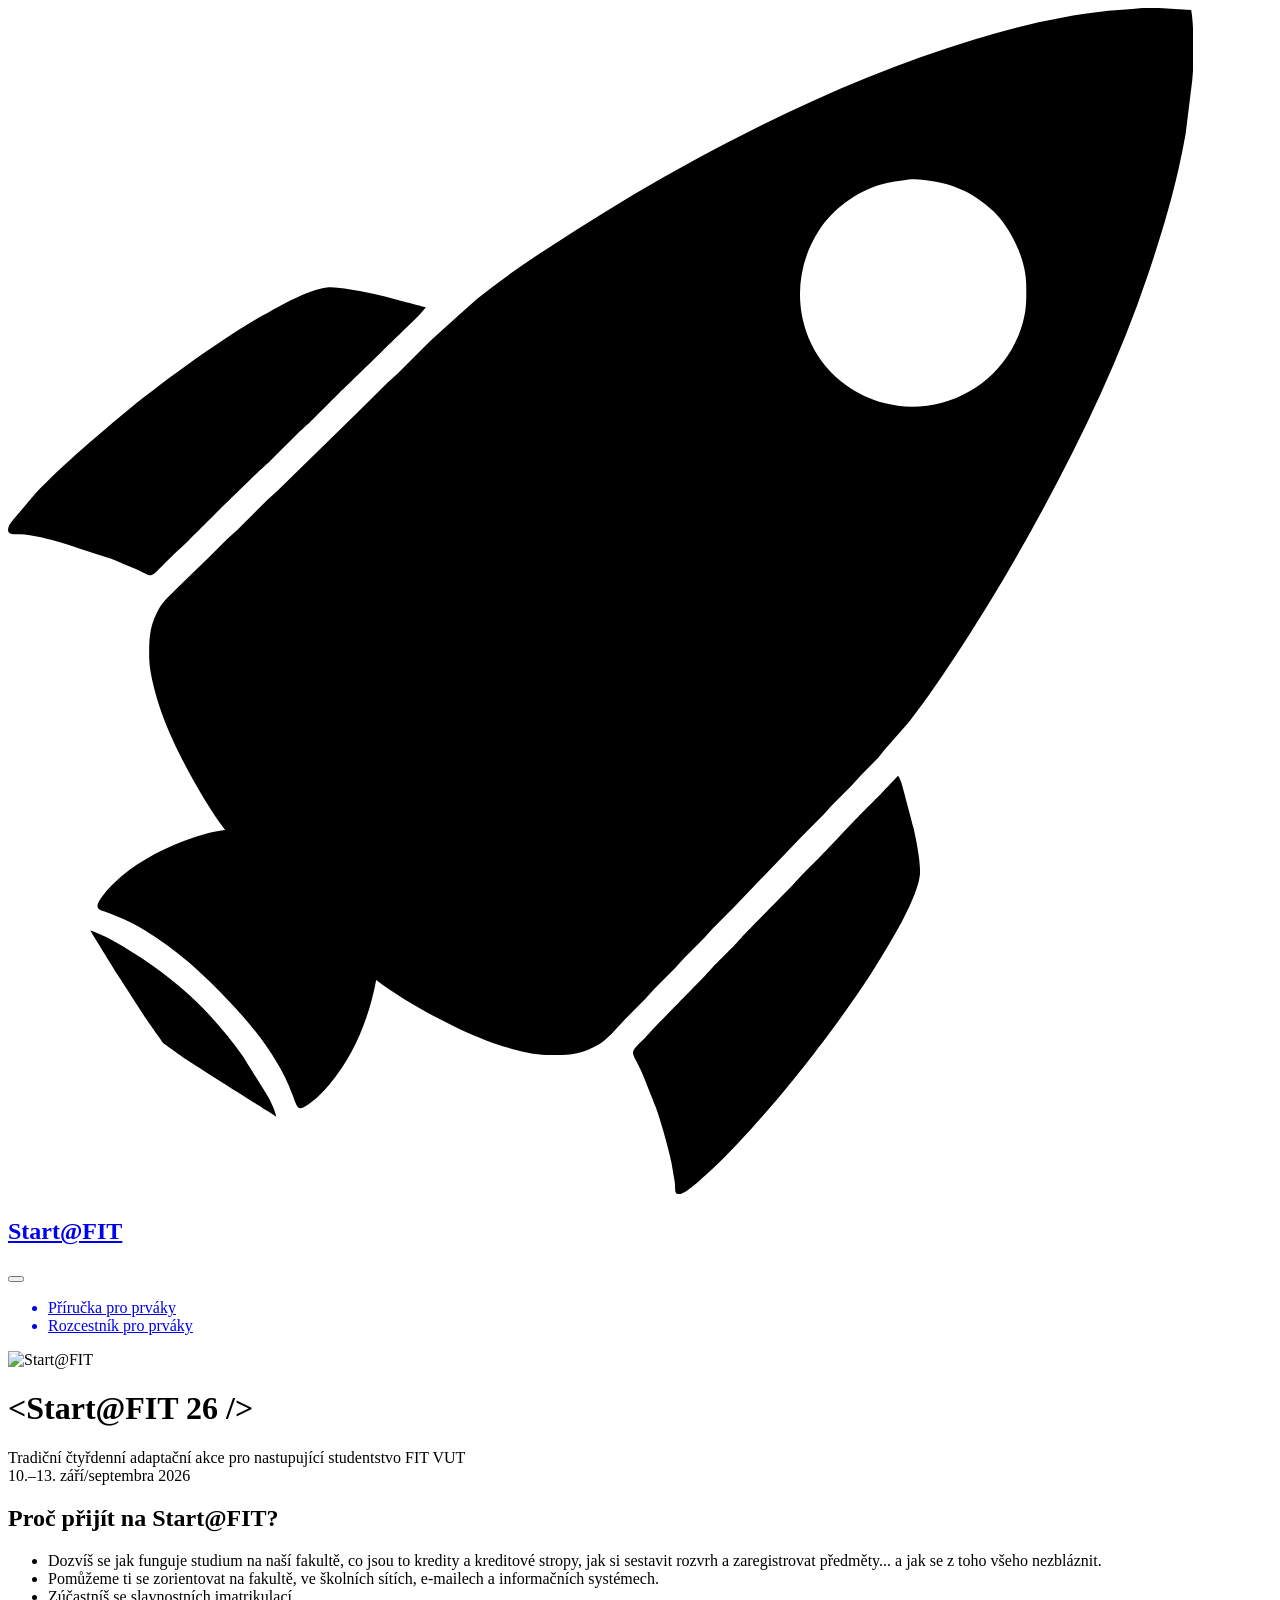
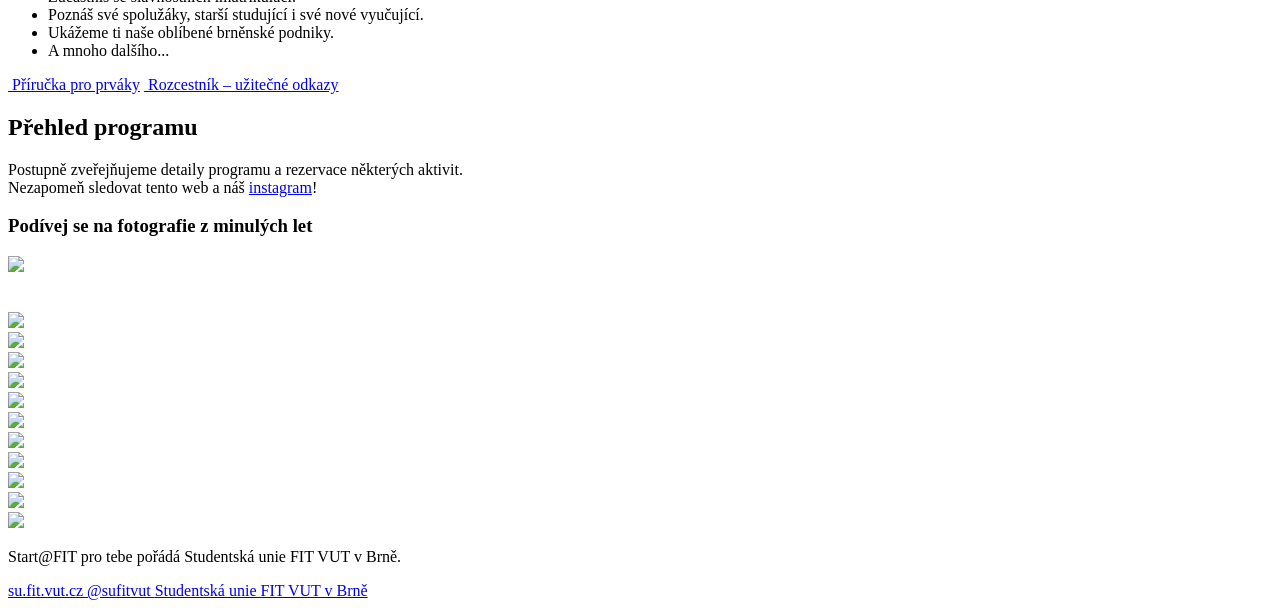
==== index.html @ 2b62845f "Delete past event program" ====
<!DOCTYPE html>
<html lang="cs">
  <head>
    <meta charset="utf-8" />
    <meta name="viewport" content="width=device-width, initial-scale=1.0" />

    <link rel="preconnect" href="https://fonts.googleapis.com" />
    <link rel="preconnect" href="https://fonts.gstatic.com" crossorigin />

    <meta name="author" content="Studentská unie FIT VUT v Brně" />
    <meta
      name="description"
      content="Uvítací, seznamovací, školicí a zábavná akce pro prváky na FIT VUT."
    />

    <meta property="og:title" content="Start@FIT 2026" />
    <meta property="og:type" content="website" />
    <meta property="og:url" content="https://www.startatfit.cz/" />
    <link rel="canonical" href="https://www.startatfit.cz/" />
    <meta
      property="og:image"
      content="https://www.startatfit.cz/img/meta.jpg"
    />

    <title>Start@FIT 2026</title>

    <link rel="icon" type="image/x-icon" href="img/favicon.png" />
    <!-- Chrome, Firefox OS and Opera -->
    <meta name="theme-color" content="#2596be" />
    <!-- Windows Phone -->
    <meta name="msapplication-navbutton-color" content="#2596be" />
    <!-- iOS Safari -->
    <meta name="apple-mobile-web-app-status-bar-style" content="#2596be" />

    <link
      href="https://fonts.googleapis.com/css2?family=Dosis:wght@200..800&display=swap"
      rel="stylesheet"
    />
    <link
      href="https://fonts.googleapis.com/css2?family=IBM+Plex+Mono:wght@400;500&display=swap"
      rel="stylesheet"
    />
    <link
      href="https://fonts.googleapis.com/css2?family=Tomorrow:wght@400;600&display=swap"
      rel="stylesheet"
    />

    <script
      src="https://kit.fontawesome.com/6a2d4c7b09.js"
      crossorigin="anonymous"
    ></script>

    <link href="/assets/css/fontawesome.css" rel="stylesheet" />
    <link href="/assets/css/solid.css" rel="stylesheet" />
    <link href="/assets/css/brands.css" rel="stylesheet" />

    <link href="styles/normalize.css" rel="stylesheet" />
    <link href="styles/style.css?v=2025" rel="stylesheet" />
  </head>

  <body>
    <script src="scripts/nav.js" defer></script>

    <nav>
      <div class="logo">
        <a href="/" aria-label="Start@FIT 2026 domovská stránka">
          <svg
            xmlns:inkscape="http://www.inkscape.org/namespaces/inkscape"
            xmlns:sodipodi="http://sodipodi.sourceforge.net/DTD/sodipodi-0.dtd"
            xmlns="http://www.w3.org/2000/svg"
            xmlns:svg="http://www.w3.org/2000/svg"
            width="1185.3353271484375"
            height="1186.2049560546875"
            viewBox="0 0 1185.3353 1186.2049"
            version="1.1"
            id="svg17"
            sodipodi:docname="ahhh.svg"
            inkscape:version="1.1.1 (3bf5ae0d25, 2021-09-20)"
          >
            <g transform="translate(-385.99228,-377.63012)">
              <path
                d="m 468.19364,1300.1062 c 13.46,3.63 38.93,19.29 51,27.33 42.01,28.01 72.52,57.55 101.86,98.67 0,0 22.56,36 22.56,36 3.99,7.05 9.14,16.05 10.58,24 0,0 -61,-38.58 -61,-38.58 0,0 -31,-19.73 -31,-19.73 0,0 -20.83,-14.86 -20.83,-14.86 0,0 -16.84,-23.83 -16.84,-23.83 0,0 -29.75,-46 -29.75,-46 0,0 -26.58,-43 -26.58,-43 z"
              />
              <path
                d="m 1276.0748,1145.3953 c 2.9,3.62 5.12,13.2 6.37,18 0,0 8.76,33 8.76,33 2.74,11.31 7.8,37.03 6.7,48 -0.99,9.91 -6.46,22.94 -10.67,32 -8.59,18.49 -19.05,35.59 -29.56,53 -27.1,44.9 -77.97,112.07 -112.86,151.58 -19.44,22.01 -38.88,43.9 -60.81,63.51 -5.28,4.72 -19.56,18.26 -25.91,19.25 -2.32,0.36 -4.01,-0.2 -4.73,-2.57 0,0 -0.58,-9.77 -0.58,-9.77 0,0 -3.31,-19 -3.31,-19 -2.83,-14.16 -10.9,-42.42 -15.84,-56 0,0 -9.98,-25 -9.98,-25 -2.95,-7.73 -5.23,-12.67 -8.99,-20 -1.26,-2.45 -4.13,-7.32 -3.65,-10 0.65,-3.68 10.08,-11.92 13.02,-15 0,0 10.04,-11 10.04,-11 0,0 22.58,-23 22.58,-23 0,0 25.41,-26 25.41,-26 0,0 9.05,-10 9.05,-10 0,0 20.92,-21 20.92,-21 0,0 8.08,-9 8.08,-9 0,0 25.38,-26 25.38,-26 0,0 23.58,-24 23.58,-24 0,0 11.04,-12 11.04,-12 0,0 19.92,-20 19.92,-20 0,0 37.08,-39 37.08,-39 0,0 21.92,-22 21.92,-22 0,0 17.04,-18 17.04,-18 z"
              />
              <path
                d="m 803.9225,676.84248 c -4.15,5.79 -10.85,11.85 -16,17 0,0 -27,26.17 -27,26.17 0,0 -41,39.92 -41,39.92 0,0 -32,31.9 -32,31.9 0,0 -10,9.05 -10,9.05 0,0 -30,29.95 -30,29.95 0,0 -10,9.05 -10,9.05 0,0 -40,39.04995 -40,39.04995 0,0 -31,30.91001 -31,30.91001 0,0 -18,17.0001 -18,17.0001 0,0 -13,13 -13,13 -1.82,1.78 -4.38,4.62 -7,5.01 -2.73,0.42 -9.34,-3.43 -12,-4.76 0,0 -27,-11.39 -27,-11.39 0,0 -50,-16.2901 -50,-16.2901 -11.61,-3.31 -30.15,-8.43001 -42,-8.57001 -2.8,-0.03 -9.16,0.58 -11.01,-1.74 -2.64,-3.3 1.04,-8.65 3.03,-11.26 0,0 20.26,-24 20.26,-24 22.01,-24.96995 64.28,-60.92995 90.72,-82.91995 36.55,-30.39 98.89,-75.86 140,-98.94 16.71,-9.38 45.17,-25.95 64,-27.97 6.28,-0.67 15.56,0.95 22,1.83 16.2,2.22 32.26,6.05 48,10.42 0,0 29,7.58 29,7.58 z"
              />
              <path
                d="m 1520.1899,377.63012 -9.9986,0.95876 -24.0014,1.83965 c -45.7999,4.89 -88.9699,15.18073 -133,28.44073 -98.5199,29.67 -191.6582,72.56154 -281.9982,121.41153 -39.94,21.60001 -78.66172,44.92949 -117.00172,69.25948 -33.86,21.49001 -67.77005,43.64858 -99.00004,68.84858 l -17.99903,16.03046 -28.99934,26.21166 -33.0009,32.91765 -10.00126,9.05054 -30.99742,30.90076 -79.00023,77.08 -10.00125,9.05054 -30.00107,29.95004 -9.99856,9.04786 -17.99903,17.96143 -33.0009,31.99918 c -5.7,5.7 -12.8708,12.03075 -16.8308,19.00075 -10.10999,17.82001 -10.40044,30.32088 -10.17044,50.00088 0.2,16.82 8.0218,43.0777 13.9518,58.9977 12.49,33.52 40.36858,84.9102 62.04858,113.0002 -10.13,0.83 -23.27822,4.7605 -32.99823,8.0005 -23.86999,7.96 -51.28233,21.6415 -70.42234,38.0015 -7.25999,6.2 -13.64007,12.1898 -19.28006,19.9998 -1.60001,2.22 -5.14823,7.2781 -5.03824,10.0281 0.17001,4.05 4.68997,4.6013 7.73997,5.6613 8.18,2.88 16.2387,6.1904 23.99871,10.0604 28.85,14.4 59.26004,38.5083 82.00005,61.2482 24.79001,24.79 48.86191,50.491 66.58191,81.001 7.2,12.4 9.56925,17.7801 14.81925,31.0001 1.09001,2.7401 3.81905,11.6396 6.09905,12.8696 2.67,1.4499 7.31172,-1.9193 9.50172,-3.3894 8.52001,-5.71 14.46962,-11.76 21.00962,-19.5701 25.01999,-29.8599 39.8503,-66.951 46.9903,-104.9111 28.23999,21.8001 76.40765,47.7512 109.99765,60.4211 16.49,6.2201 42.5121,14.3702 60.00214,14.5804 21.08,0.2399 32.71898,0.7694 51.99899,-10.1705 8.66001,-4.92 19.33137,-17.2786 26.17142,-24.8287 l 20.8189,-21.0015 9.0505,-9.9985 20.9505,-21.0015 9.0479,-9.9986 19.9219,-19.9998 8.0784,-9.0023 21.92,-21.9979 47.0414,-49.0018 20.0401,-20.9989 21.92,-22.0006 9.0479,-9.9985 19.9514,-20.0026 9.0506,-9.9985 16.8093,-17 6.3595,-8.0005 24.611,-28.0003 c 32.6601,-41.4199 78.8689,-115.31927 105.6389,-161.99927 51.74,-90.24996 100.0017,-186.23076 133.2417,-285.00076 16.37,-48.64999 28.6091,-90.28046 37.7491,-141.00046 l 6.6684,-53.99977 0.9104,-11.99935 c 0.03,-16.91001 0.8719,-41.96867 -1.9981,-57.99867 l -32.0018,-1.9605 z m -232,171.14924 h 5.0006 c 17.14,0.87 34.5309,4.34991 50.0009,12.07992 10.12,5.05999 23.1988,14.5411 30.9088,22.73108 16.01,17.02001 29.8097,46.32802 30.0897,69.99804 0.21,17.98999 0.5002,27.43025 -5.3498,45.00025 -13.74,41.24 -50.5702,71.35207 -93.6502,76.71207 -14.98,1.86999 -28.3295,1.26837 -42.9995,-2.59163 -13.41,-3.54 -26.7589,-9.73937 -37.9989,-17.85938 -49.83,-36.01999 -60.2306,-104.59109 -26.9206,-155.2611 13.73,-20.89 36.0789,-37.41804 59.9189,-44.96802 10.49,-3.33002 20.2601,-4.20124 31.0001,-5.84123 z"
              />
            </g>
          </svg>
          <h1>Start@FIT</h1>
        </a>
      </div>

      <button id="menuButton" onclick="toggleNav()" aria-label="Toggle menu">
        <i class="fa-solid fa-bars"></i>
      </button>
    </nav>

    <div id="menu" class="hidden top-margin">
      <div class="menu-content">
        <ul class="centering plain">
          <a href="https://prirucka.vut.cz/category/fit"><li>Příručka pro prváky</li></a>
          <a href="https://su.fit.vut.cz/rozcestnik"><li>Rozcestník pro prváky</li></a>
        </ul>
      </div>
    </div>

    <header class="section top-margin">
      <div class="centering logo">
        <img src="img/logo.png" alt="Start@FIT" />
      </div>
      <h1 class="centering">&lt;Start@FIT 26&nbsp;/&gt;</h1>
      <p class="centering tagline">
        Tradiční čtyřdenní adaptační akce pro nastupující studentstvo FIT VUT
        <br />
        10.–13. září/septembra 2026
      </p>
    </header>

    <article>
      <div class="section highlight">
        <h2>Proč přijít na Start@FIT?</h2>

        <div class="inner">
          <ul>
            <li>
              Dozvíš se jak funguje studium na naší fakultě, co jsou to kredity
              a kreditové stropy, jak si sestavit rozvrh a&nbsp;zaregistrovat
              předměty... a&nbsp;jak se z toho všeho nezbláznit.
            </li>
            <li>
              Pomůžeme ti se zorientovat na fakultě, ve školních sítích,
              e-mailech a&nbsp;informačních systémech.
            </li>
            <li>Zúčastníš se slavnostních imatrikulací.</li>
            <li>
              Poznáš své spolužáky, starší studující i&nbsp;své nové vyučující.
            </li>
            <li>Ukážeme ti naše oblíbené brněnské podniky.</li>
            <li>A mnoho dalšího...</li>
          </ul>
        </div>

        <div class="centering inner">
          <div class="linkButtons">
            <a href="https://prirucka.vut.cz/category/fit/" target="_blank" class="button"><i class="fa-solid fa-book-open"></i>&nbsp;Příručka pro prváky</a>
            <a href="https://su.fit.vut.cz/rozcestnik" target="_blank" class="button"><i class="fa-solid fa-link"></i>&nbsp;Rozcestník – užitečné odkazy</a>
          </div>
        </div>
      </div>
      <div class="section">
        <h2 id="Program">Přehled programu</h2>

        <div class="centering inner">
          <p>
            Postupně zveřejňujeme detaily programu a&nbsp;rezervace některých aktivit.<br>
            Nezapomeň sledovat tento web a náš <a href="https://www.instagram.com/sufitvut" target="_blank">instagram</a>!
          </p>
        </div>
      </div>

      <div class="section highlight">
        <h3 style="padding-bottom: 0;">Podívej se na fotografie z&nbsp;minulých let</h3>
      </div>

      <div class="section">
        <div class="gallery">
          <div class="column">
            <!-- Venkovní -->
            <div class="photo">
              <img
                loading="lazy"
                src="img/photos/VUT_16.9.21_uvítanie dvor (25).jpg"
              />
            </div>
            <div class="photo">
              <img
                loading="lazy"
                src="img/photos/VUT_FIT_Start-FIT_2023-09-14_Konicek_027.jpg"
                alt=""
              />
            </div>
            <div class="photo">
              <img loading="lazy" src="img/photos/IMG_000080.jpg" alt="" />
            </div>

            <div class="photo">
              <img
                loading="lazy"
                src="img/photos/VUT_16.9.21_uvítanie dvor (11).jpg"
              />
            </div>
            <div class="photo">
              <img
                loading="lazy"
                src="img/photos/VUT_16.9.21_uvítanie dvor (38).jpg"
              />
            </div>

            <div class="photo">
              <img
                loading="lazy"
                src="img/photos/VUT_2022_príhovor profesori studenti (14).jpg"
              />
            </div>
            <div class="photo">
              <img loading="lazy" src="img/photos/VUT_16.9 (93).jpg" />
            </div>
          </div>
          <div class="column">

            <!-- Školení -->
            <div class="photo">
              <img loading="lazy" src="img/photos/IMG20220916095138.jpg" />
            </div>
            <div class="photo">
              <img
                loading="lazy"
                src="img/photos/DSX_8722.jpg"
              />
            </div>

            <!-- Kachna -->
            <div class="photo">
              <img
                loading="lazy"
                src="img/photos/VUT_2022_KACHNIČKA (57).jpg"
              />
            </div>
            <div class="photo">
              <img loading="lazy" src="img/photos/IMG_000037.jpg" />
            </div>

            <!-- Aktivity -->
            <div class="photo">
              <img loading="lazy" src="img/photos/DSC09200.jpg" />
            </div>
            <div class="photo">
              <img
                loading="lazy"
                src="img/photos/DSX_8907.jpg"
              />
            </div>
            <div class="photo">
              <img loading="lazy" src="img/photos/DSX_8952.jpg" />
            </div>
          </div>
        </div>
      </div>
    </article>

    <footer class="highlight centering">
      <p>Start@FIT pro tebe pořádá Studentská unie FIT VUT v&nbsp;Brně.</p>
      <div class="inner centering socials">
        <a href="https://su.fit.vut.cz/" target="_blank">
          <i class="fa-solid fa-globe"></i>
          su.fit.vut.cz
        </a>
        <a href="https://www.instagram.com/sufitvut" target="_blank">
          <i class="fa-brands fa-instagram"></i>
          @sufitvut
        </a>
        <a href="https://www.facebook.com/SUFITVUT/" target="_blank">
          <i class="fa-brands fa-facebook"></i>
          Studentská unie FIT VUT v&nbsp;Brně
        </a>
      </div>
    </footer>
  </body>
</html>
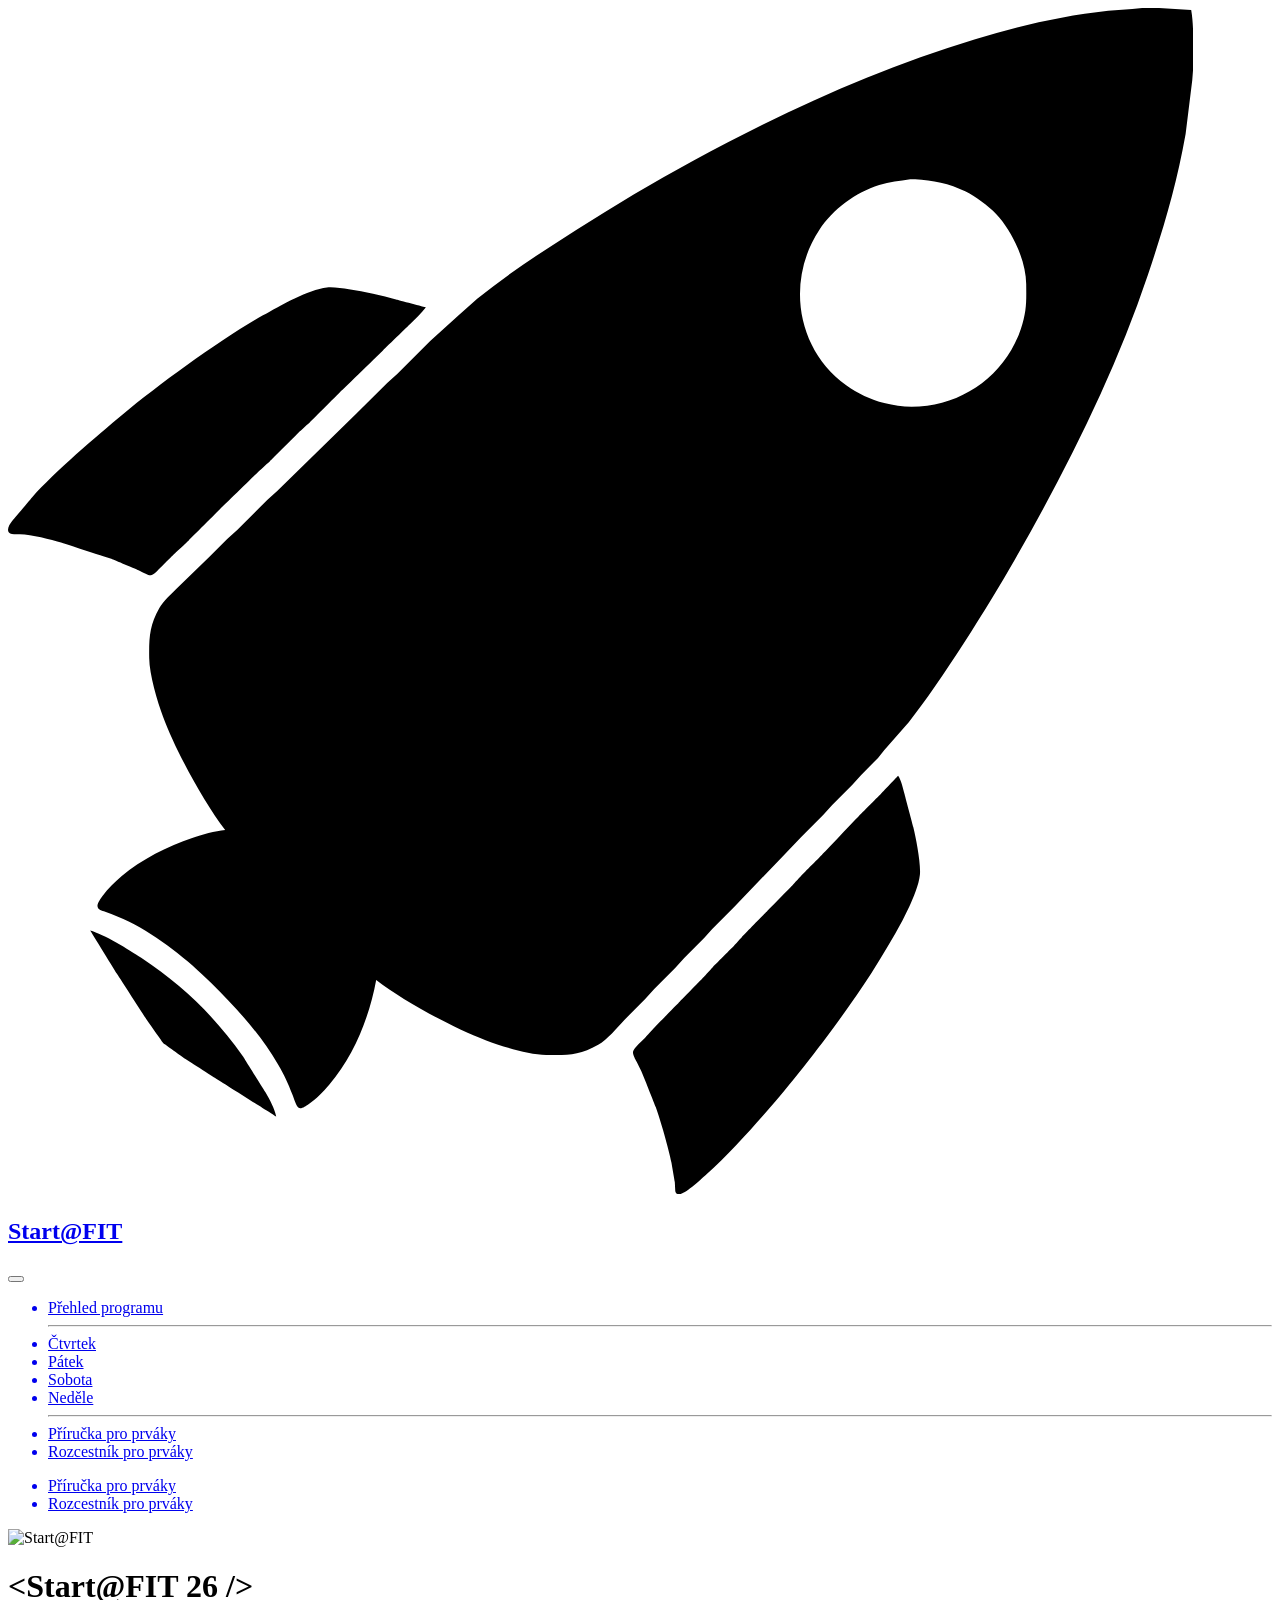
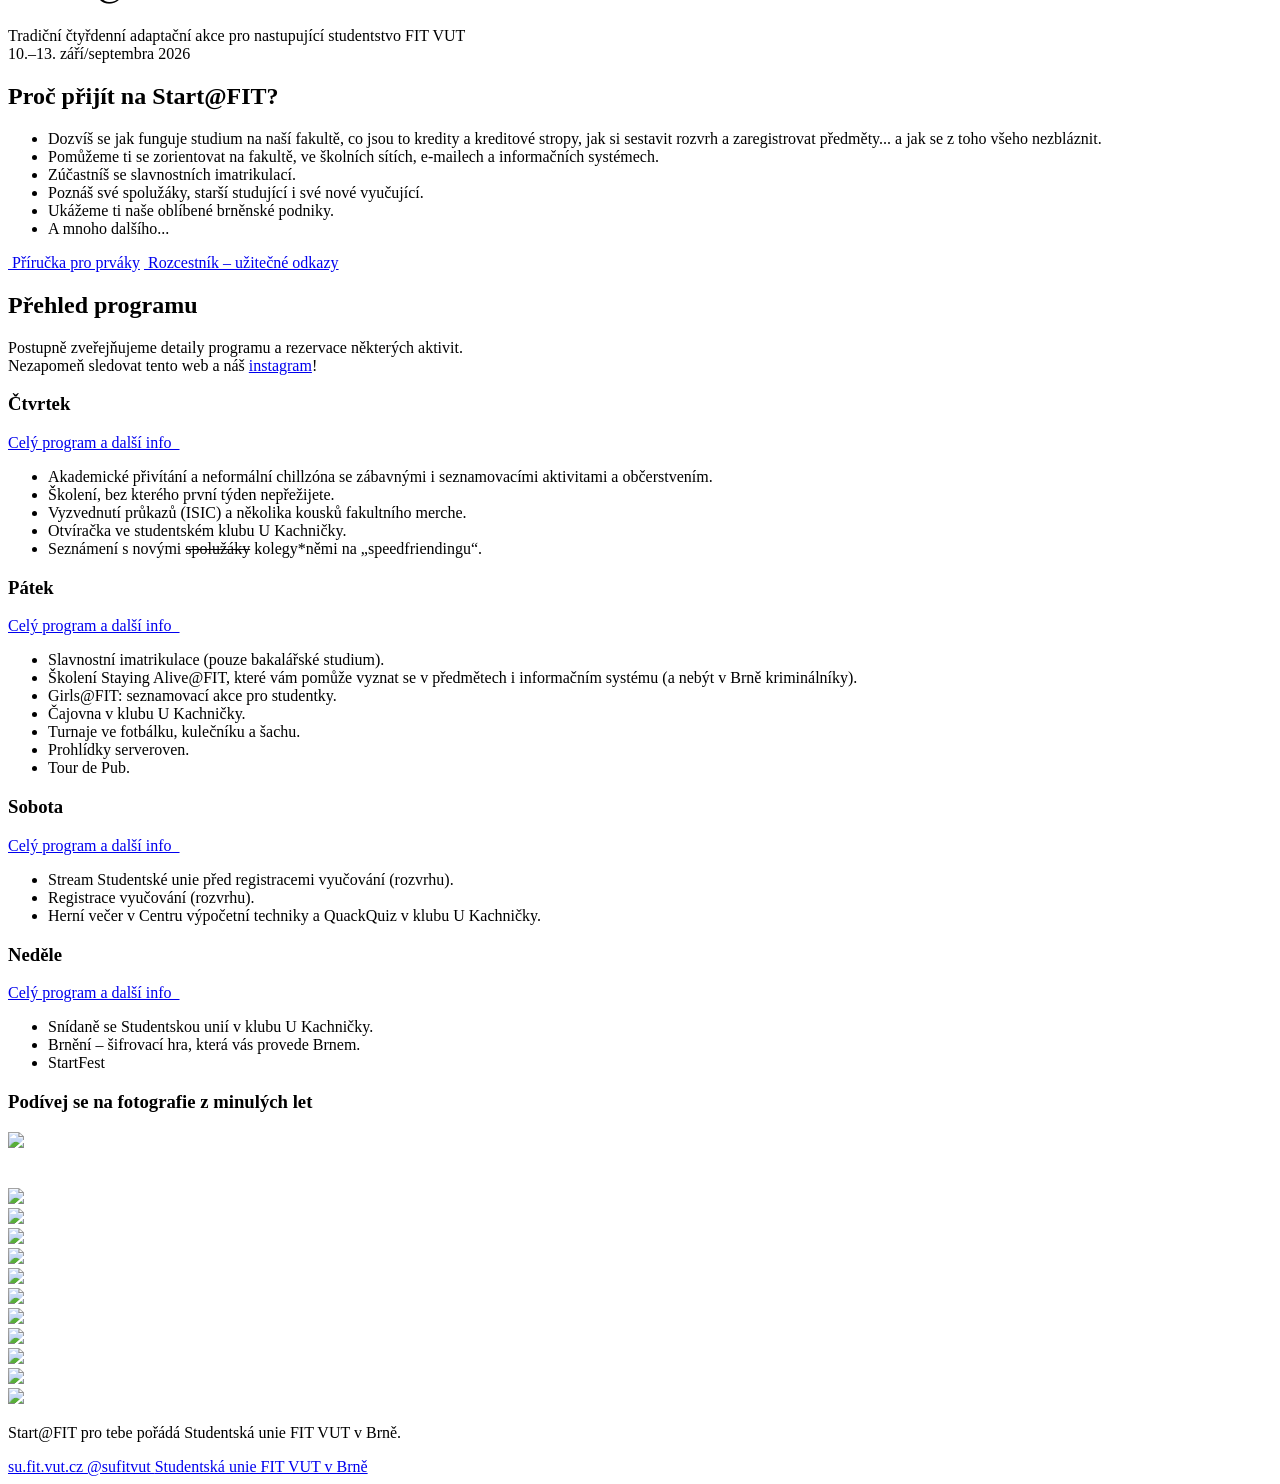
==== commit 16a44776: "Update Thursday and background of the event" ====
--- a/index.html
+++ b/index.html
@@ -104,6 +104,26 @@
     <div id="menu" class="hidden top-margin">
       <div class="menu-content">
         <ul class="centering plain">
+          <a href="/#Program" onclick="toggleNav()">
+            <li>Přehled programu</li>
+          </a>
+          <hr />
+          <a href="ctvrtek"><li>Čtvrtek</li></a>
+          <a href="patek"><li>Pátek</li></a>
+          <a href="sobota"><li>Sobota</li></a>
+          <a href="nedele"><li>Neděle</li></a>
+          <!--<hr />
+          <a href="photos"><li>Fotografie z&nbsp;minulých let</li></a>-->
+          <hr />
+          <a href="https://prirucka.vut.cz/category/fit"><li>Příručka pro prváky</li></a>
+          <a href="https://su.fit.vut.cz/rozcestnik"><li>Rozcestník pro prváky</li></a>
+        </ul>
+      </div>
+    </div>
+
+    <div id="menu" class="hidden top-margin">
+      <div class="menu-content">
+        <ul class="centering plain">
           <a href="https://prirucka.vut.cz/category/fit"><li>Příručka pro prváky</li></a>
           <a href="https://su.fit.vut.cz/rozcestnik"><li>Rozcestník pro prváky</li></a>
         </ul>
@@ -162,6 +182,101 @@
             Nezapomeň sledovat tento web a náš <a href="https://www.instagram.com/sufitvut" target="_blank">instagram</a>!
           </p>
         </div>
+
+        <div class="program inner">
+          <div class="day">
+            <h3>Čtvrtek</h3>
+            <p>
+               <a href="ctvrtek">
+                 Celý program a další info&nbsp;&nbsp;<i class="fa-solid fa-arrow-right"></i>
+               </a>
+            </p>
+            <ul>
+              <li>
+                Akademické přivítání a&nbsp;neformální chillzóna se zábavnými
+                i&nbsp;seznamovacími aktivitami a&nbsp;občerstvením.
+              </li>
+              <li>
+                Školení, bez kterého první týden nepřežijete. 
+              </li>
+              <li>
+                Vyzvednutí průkazů (ISIC) a&nbsp;několika kousků fakultního merche.
+              </li>
+              <li>
+                Otvíračka ve studentském klubu U Kachničky.
+              </li>
+              <li>
+                Seznámení s&nbsp;novými <span style="text-decoration: line-through;">spolužáky</span> kolegy*němi na „speedfriendingu“.
+              </li>
+            </ul>
+          </div>
+
+          <div class="day">
+            <h3>Pátek</h3>
+            <p>
+               <a href="patek">
+                 Celý program a další info&nbsp;&nbsp;<i class="fa-solid fa-arrow-right"></i>
+               </a>
+            </p>
+            <ul>
+              <li>
+                Slavnostní imatrikulace (pouze bakalářské studium).
+              </li>
+              <li>
+                Školení Staying Alive@FIT, které vám pomůže vyznat se v&nbsp;předmětech i&nbsp;informačním systému (a&nbsp;nebýt v&nbsp;Brně kriminálníky).
+              </li>
+              <li>
+                Girls@FIT: seznamovací akce pro studentky.
+              </li>
+              <li>
+                Čajovna v&nbsp;klubu U&nbsp;Kachničky.
+              </li>
+              <li>
+                Turnaje ve fotbálku, kulečníku a šachu.
+              </li>
+              <li>
+                Prohlídky serveroven.
+              </li>
+              <li>
+                Tour de Pub.
+              </li>
+            </ul>
+          </div>
+
+          <div class="day">
+            <h3>Sobota</h3>
+            <p>
+               <a href="sobota">
+                 Celý program a další info&nbsp;&nbsp;<i class="fa-solid fa-arrow-right"></i>
+               </a>
+            </p>
+            <ul>
+              <li>
+                Stream Studentské unie před registracemi vyučování (rozvrhu).
+              </li>
+              <li>
+                Registrace vyučování (rozvrhu).
+              </li>
+              <li>
+                Herní večer v&nbsp;Centru výpočetní techniky a&nbsp;QuackQuiz v&nbsp;klubu U&nbsp;Kachničky.
+              </li>
+            </ul>
+          </div>
+
+          <div class="day">
+            <h3>Neděle</h3>
+            <p>
+               <a href="nedele">
+                 Celý program a další info&nbsp;&nbsp;<i class="fa-solid fa-arrow-right"></i>
+               </a>
+            </p>
+            <ul>
+              <li>Snídaně se Studentskou unií v&nbsp;klubu U&nbsp;Kachničky.</li>
+              <li>Brnění – šifrovací hra, která vás provede Brnem.</li>
+              <li>StartFest</li>
+            </ul>
+          </div>
+        </div>
       </div>
 
       <div class="section highlight">
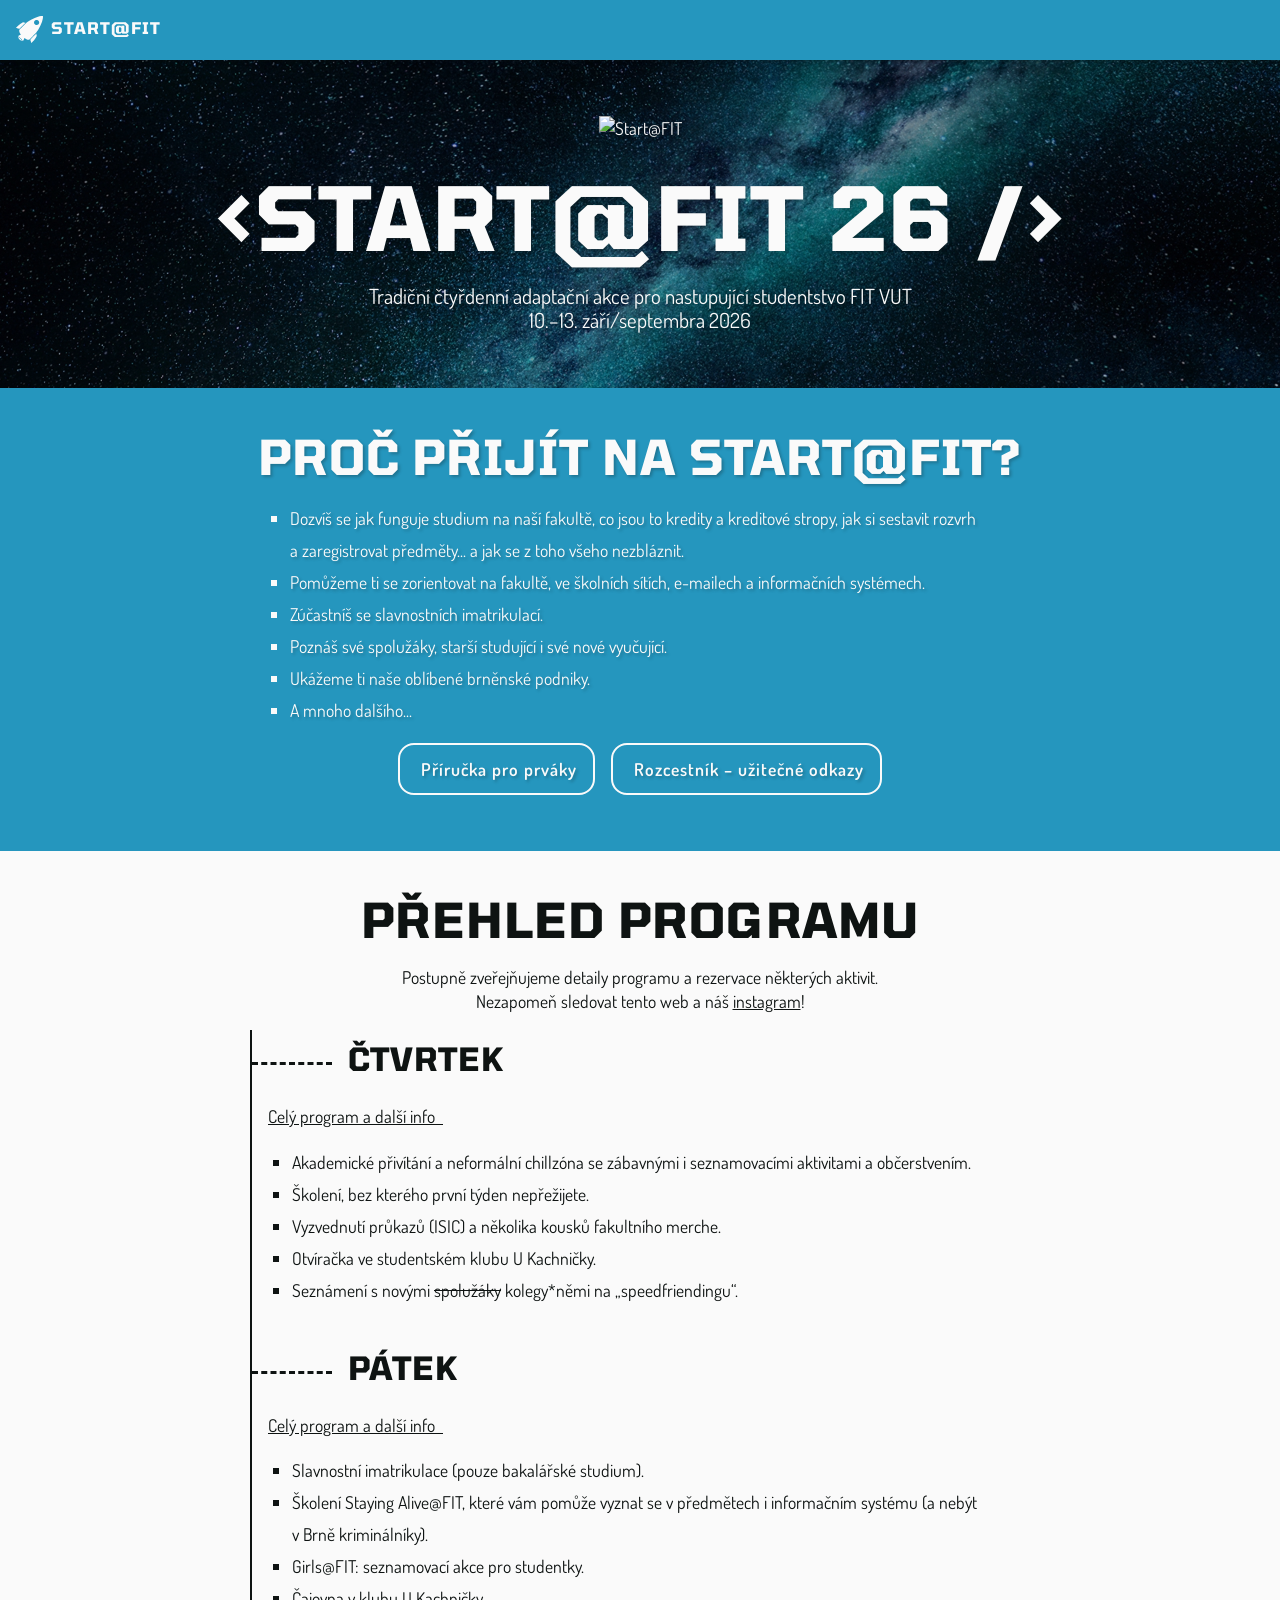
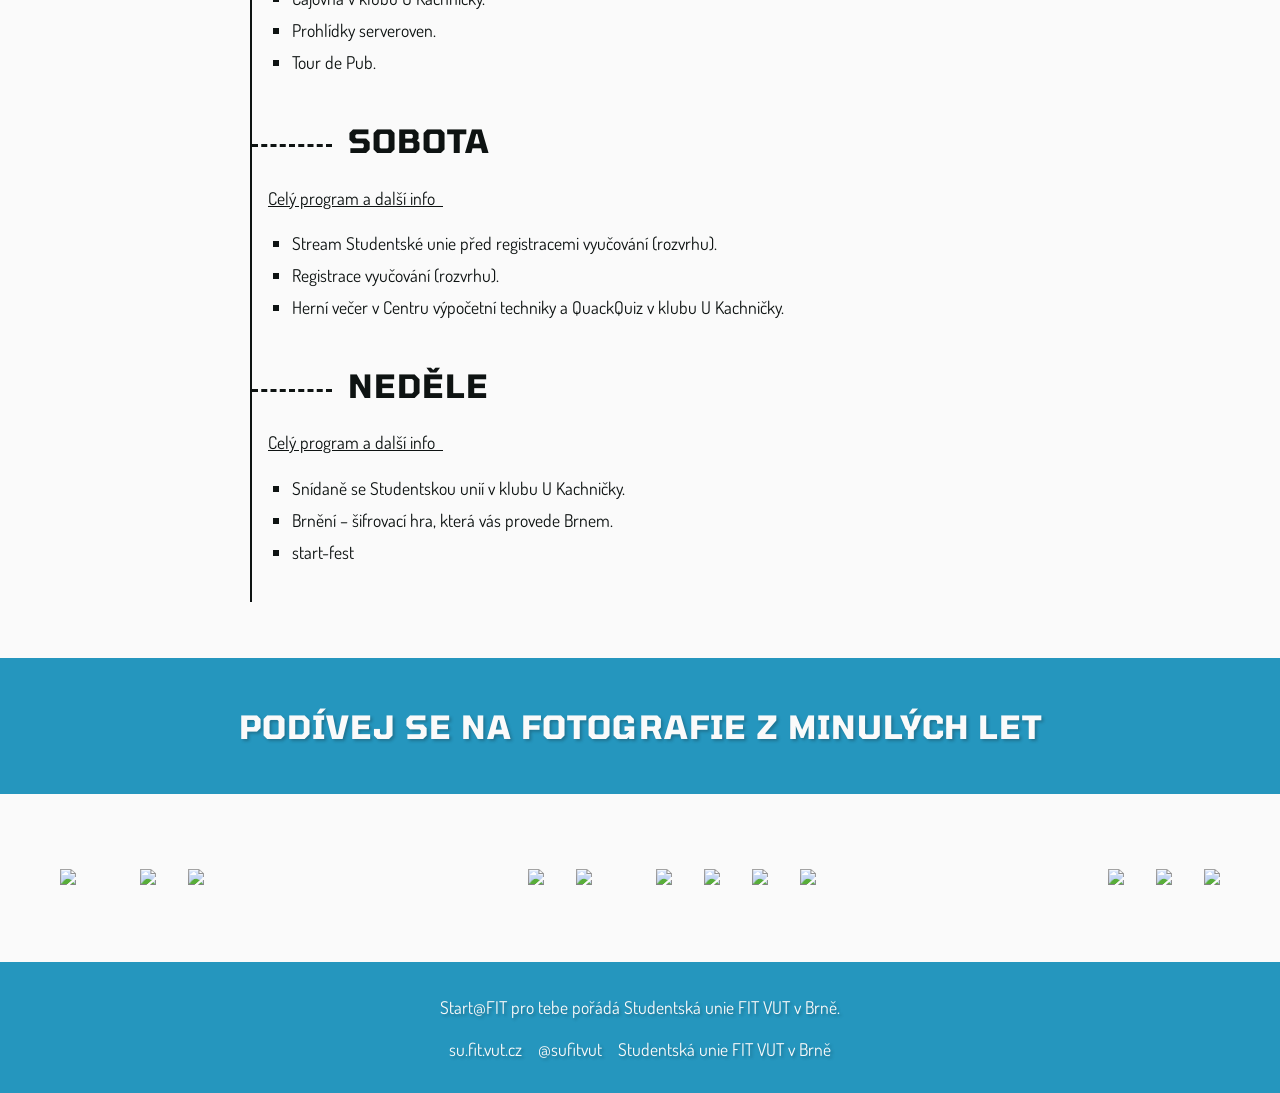
==== commit 3d05cc4e: "Update all days" ====
--- a/index.html
+++ b/index.html
@@ -112,8 +112,7 @@
           <a href="patek"><li>Pátek</li></a>
           <a href="sobota"><li>Sobota</li></a>
           <a href="nedele"><li>Neděle</li></a>
-          <!--<hr />
-          <a href="photos"><li>Fotografie z&nbsp;minulých let</li></a>-->
+          <a href="start-fest"><li>start-fest</li></a>
           <hr />
           <a href="https://prirucka.vut.cz/category/fit"><li>Příručka pro prváky</li></a>
           <a href="https://su.fit.vut.cz/rozcestnik"><li>Rozcestník pro prváky</li></a>
@@ -232,9 +231,6 @@
                 Čajovna v&nbsp;klubu U&nbsp;Kachničky.
               </li>
               <li>
-                Turnaje ve fotbálku, kulečníku a šachu.
-              </li>
-              <li>
                 Prohlídky serveroven.
               </li>
               <li>
@@ -273,7 +269,7 @@
             <ul>
               <li>Snídaně se Studentskou unií v&nbsp;klubu U&nbsp;Kachničky.</li>
               <li>Brnění – šifrovací hra, která vás provede Brnem.</li>
-              <li>StartFest</li>
+              <li>start-fest</li>
             </ul>
           </div>
         </div>
--- a/styles/style.css
+++ b/styles/style.css
@@ -0,0 +1,494 @@
+/**
+GENERAL PAGE STYLES
+**/
+* {
+  box-sizing: border-box;
+}
+
+body {
+  margin: 0;
+  padding: 0;
+  font-family: "Dosis", sans-serif;
+  background: #fafafa;
+  color: #0e1312;
+  font-size: 1rem;
+}
+
+img {
+  max-width: 100%;
+  height: auto;
+}
+
+ul {
+  list-style: square;
+}
+
+ul li,
+ol li {
+  line-height: 2rem;
+}
+ul li i,
+ol li i {
+  margin-right: 0.75rem;
+}
+ul.plain,
+ol.plain {
+  padding: 0;
+}
+ul.plain li,
+ol.plain li {
+  list-style: none;
+}
+ul.tour-pubs i,
+ol.tour-pubs i {
+  margin-right: 0;
+  margin-left: 0.25rem;
+}
+
+.b {
+  font-weight: 600;
+}
+
+a {
+  color: inherit;
+}
+
+button,
+.button {
+  background: none;
+  color: inherit;
+  border: 2px solid;
+  padding: 0.75rem 1rem;
+  border-radius: 1rem;
+  font-weight: 600;
+  letter-spacing: 1px;
+  text-decoration: none;
+  transition: all ease-out 0.2s;
+}
+button:hover, button:active,
+.button:hover,
+.button:active {
+  opacity: 0.85;
+  cursor: pointer;
+}
+button:active,
+.button:active {
+  box-shadow: 2px 2px 2px;
+}
+button:active#menuButton,
+.button:active#menuButton {
+  box-shadow: none;
+}
+button.expanded,
+.button.expanded {
+  border-bottom-left-radius: 0;
+  border-bottom: none;
+  border-right: none;
+  border-top-right-radius: 0;
+  transition: all ease-out 0.2s;
+}
+
+table.program {
+  transition: all ease-in 0.2s;
+}
+table.program td {
+  padding: 0.5rem 0.75rem;
+}
+table.program td:first-of-type {
+  font-weight: 600;
+}
+table.program td:nth-of-type(3) {
+  padding-left: 1rem;
+}
+
+.hidden {
+  display: none;
+}
+
+.invisible {
+  visibility: hidden;
+}
+
+/**
+HEADERS
+**/
+h1 {
+  text-align: center;
+  font-family: "Tomorrow", sans-serif;
+  font-size: 2.1rem;
+  letter-spacing: 1px;
+  padding-top: 0rem;
+  padding-bottom: 1rem;
+  margin: 0;
+  text-transform: uppercase;
+}
+
+h2 {
+  text-align: center;
+  font-family: "Tomorrow", sans-serif;
+  font-size: 2.1rem;
+  letter-spacing: 1px;
+  padding-top: 0rem;
+  padding-bottom: 1rem;
+  margin: 0;
+  text-transform: uppercase;
+}
+
+h3 {
+  text-align: center;
+  font-family: "Tomorrow", sans-serif;
+  font-size: 1.5rem;
+  letter-spacing: 1px;
+  padding-top: 0rem;
+  padding-bottom: 1rem;
+  margin: 0;
+  text-transform: uppercase;
+}
+
+/**
+NAVIGATION
+**/
+nav {
+  background: #2596be;
+  color: #fafafa;
+  box-shadow: 0px 1px 4px rgba(14, 19, 18, 0.25);
+  display: flex;
+  justify-content: space-between;
+  height: 3.75rem;
+  padding: 1rem;
+  position: fixed;
+  top: 0;
+  width: 100%;
+  z-index: 100;
+}
+nav a {
+  text-decoration: none;
+  color: inherit;
+}
+nav .logo {
+  font-weight: 600;
+  font-family: "Tomorrow", sans-serif;
+  text-transform: uppercase;
+}
+nav .logo a {
+  display: flex;
+  flex-direction: row;
+  align-items: self-start;
+  gap: 0.5rem;
+}
+nav .logo a svg {
+  fill: #fafafa;
+  max-height: 1.688rem;
+  width: auto;
+}
+nav .logo a h1 {
+  text-align: center;
+  font-family: "Tomorrow", sans-serif;
+  font-size: 1rem;
+  letter-spacing: 1px;
+  padding-top: 0rem;
+  padding-bottom: 1rem;
+  margin: 0;
+  text-transform: uppercase;
+  display: block;
+  padding: 0;
+}
+nav button {
+  background: none;
+  border: none;
+  padding: 0;
+}
+nav button i {
+  font-size: 1.5rem;
+  color: #fafafa;
+}
+nav ul {
+  background: #2596be;
+  list-style: none;
+  margin: 0;
+  padding: 0;
+  position: absolute;
+  top: 3.75rem;
+  right: 0;
+  line-height: 200%;
+  font-family: "Dosis", sans-serif;
+}
+nav ul li {
+  padding: 0 2rem;
+  text-align: center;
+}
+
+#menu {
+  height: 100%;
+  width: 100%;
+  position: fixed;
+  left: 0;
+  top: 0;
+  z-index: 50;
+  background-color: #2596be;
+  transition: 0.5s;
+  color: #fafafa;
+  text-shadow: 2px 2px 3px rgba(14, 19, 18, 0.25);
+  font-family: "Tomorrow", sans-serif;
+  text-transform: uppercase;
+  font-weight: 600;
+  font-size: 1.5rem;
+  animation: slideMenu 0.5s ease-in-out;
+}
+#menu hr {
+  width: 40%;
+  margin: 1rem auto;
+}
+#menu .menu-content {
+  margin: auto;
+  margin-top: 10%;
+}
+#menu li {
+  padding: 0.5rem 0;
+}
+#menu a {
+  text-decoration: none;
+}
+#menu a:hover {
+  opacity: 0.85;
+}
+#menu .small {
+  font-family: "Dosis", sans-serif;
+  text-transform: none;
+  font-size: 1rem;
+  font-weight: 400;
+}
+#menu .small a {
+  text-decoration: underline;
+}
+
+@keyframes slideMenu {
+  0% {
+    height: 0%;
+    opacity: 0;
+  }
+  100% {
+    height: 100%;
+    opacity: 1;
+  }
+}
+/**
+PAGE CONTENT
+**/
+header {
+  padding: 7.5rem 0;
+  background-color: rgba(14, 19, 18, 0.25);
+  background-image: url("../img/background.jpg");
+  background-size: cover;
+  background-position: center;
+  background-blend-mode: overlay;
+  color: #fafafa;
+  text-shadow: 2px 2px 3px rgba(14, 19, 18, 0.25);
+}
+header .tagline {
+  font-size: 1.3rem;
+  margin-top: 2.5rem;
+  padding: 0 0.5rem;
+}
+header .logo {
+  margin-bottom: 4rem;
+}
+
+.top-margin {
+  margin-top: 3.75rem;
+}
+
+.centering {
+  text-align: center;
+  margin: auto;
+}
+
+.justify {
+  text-align: justify;
+}
+
+.section {
+  padding: 2rem 1rem;
+}
+.section .program {
+  border-left: 2px solid;
+}
+.section .day {
+  padding: 1rem;
+}
+.section .day h3 {
+  text-align: initial;
+  position: relative;
+  padding-left: 5rem;
+}
+.section .day h3::before {
+  content: "";
+  position: absolute;
+  width: 5rem;
+  height: 3px;
+  border-top: 3px dashed;
+  top: 1rem;
+  left: -1rem;
+}
+.section .day ul,
+.section .day li {
+  list-style-type: square;
+  margin-left: 12px;
+  padding: 0;
+}
+.section .day-title {
+  display: flex;
+  justify-content: space-between;
+}
+.section .day-title a:hover,
+.section .day-title a:active {
+  opacity: 0.85;
+  cursor: pointer;
+}
+
+.highlight {
+  background: #2596be;
+  color: #fafafa;
+  text-shadow: 2px 2px 3px rgba(14, 19, 18, 0.25);
+}
+
+#Program {
+  scroll-margin: 4.75rem;
+}
+
+.start-fest-title {
+  font-family: "IBM Plex Mono", monospace;
+  font-size: 0.9em;
+  font-weight: 500;
+  text-transform: lowercase !important;
+}
+
+.font-mono {
+  font-family: "IBM Plex Mono", monospace;
+  font-weight: 400;
+}
+
+.expandable button {
+  border: none;
+  padding-left: 0;
+  width: 100%;
+  text-align: left;
+}
+.expandable button:active {
+  box-shadow: none;
+}
+
+.linkButtons {
+  display: flex;
+  flex-direction: column;
+  align-items: center;
+}
+.linkButtons a {
+  flex: none !important;
+  display: inline-block;
+  margin: 0.5rem 0;
+}
+
+.button-list .button {
+  display: inline-block;
+  margin-bottom: 0.5em;
+}
+
+/*
+GALLERY
+*/
+.gallery {
+  display: flex;
+  flex-wrap: wrap;
+  padding: 0 4px;
+}
+.gallery .photo {
+  padding: 1rem;
+}
+.gallery .column {
+  width: 100%;
+  flex: 100%;
+  flex-wrap: wrap;
+}
+
+footer {
+  padding: 1rem;
+}
+footer .socials {
+  display: flex;
+  align-items: center;
+  justify-content: center;
+  gap: 1rem;
+  margin-bottom: 1rem;
+}
+footer .socials a {
+  display: block;
+  text-decoration: none;
+}
+
+/**
+MEDIA AND RESPONSIVITY STUFF
+**/
+@media screen and (min-width: 505px) {
+  h1 {
+    font-size: 3rem;
+  }
+}
+@media screen and (min-width: 965px) {
+  body {
+    font-size: 1.1rem;
+    line-height: 1.5rem;
+  }
+  h1 {
+    font-size: 5.5rem;
+  }
+  h2 {
+    font-size: 3rem;
+  }
+  h3 {
+    font-size: 2rem;
+  }
+  .gallery {
+    display: flex;
+    flex-wrap: wrap;
+    padding: 0 4px;
+  }
+  .gallery .photo {
+    padding: 1rem;
+  }
+  .gallery .photo:nth-of-type(odd) {
+    float: left;
+  }
+  .gallery .photo:nth-of-type(even) {
+    float: right;
+  }
+  .gallery .column {
+    flex: 50%;
+    flex-wrap: wrap;
+    width: 50%;
+  }
+  .section {
+    padding: 3.5rem 2.5rem;
+  }
+  .section * {
+    flex: 100%;
+  }
+  .section .info ul {
+    display: flex;
+  }
+  .section .inner {
+    width: 65%;
+    max-width: 900px;
+    margin: auto;
+  }
+  .linkButtons {
+    display: flex;
+    flex-direction: row;
+    justify-content: center;
+  }
+  .linkButtons .button {
+    margin: 0 0.5rem;
+  }
+}
+
+/*# sourceMappingURL=style.css.map */
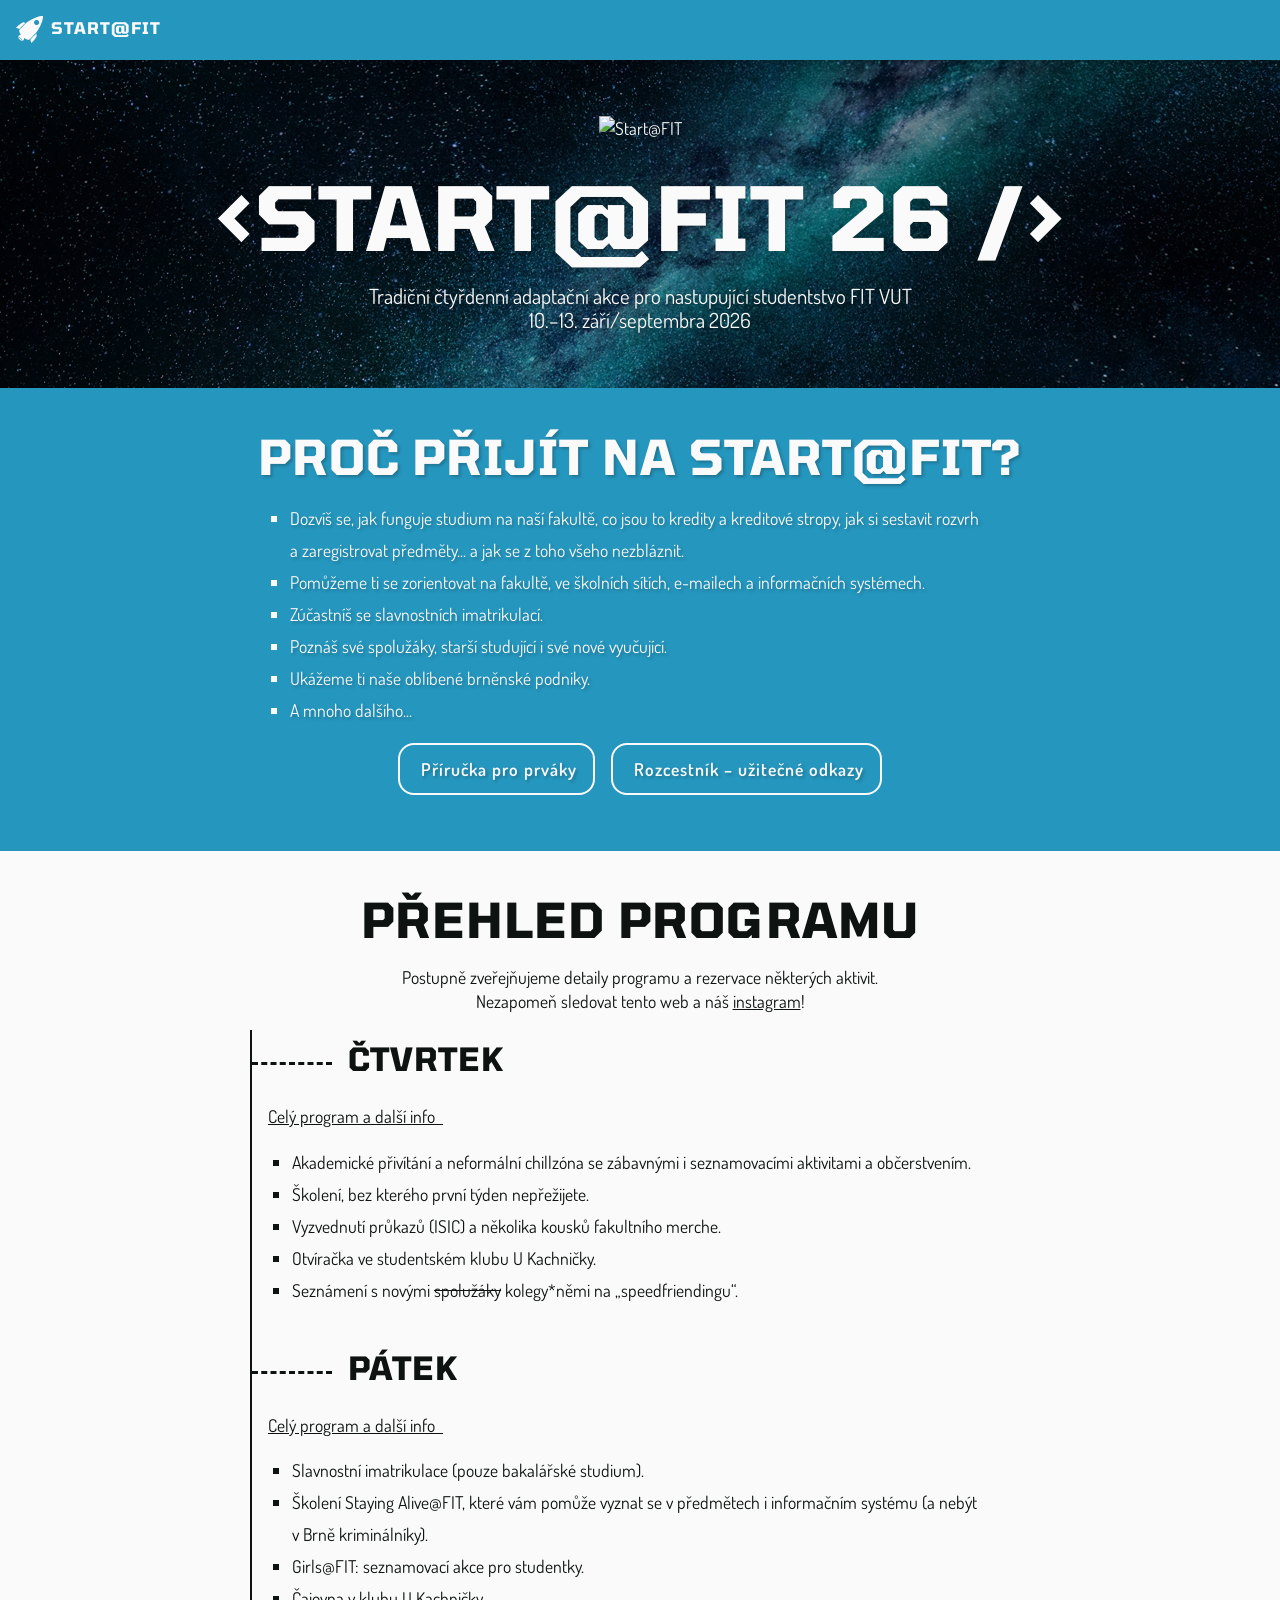
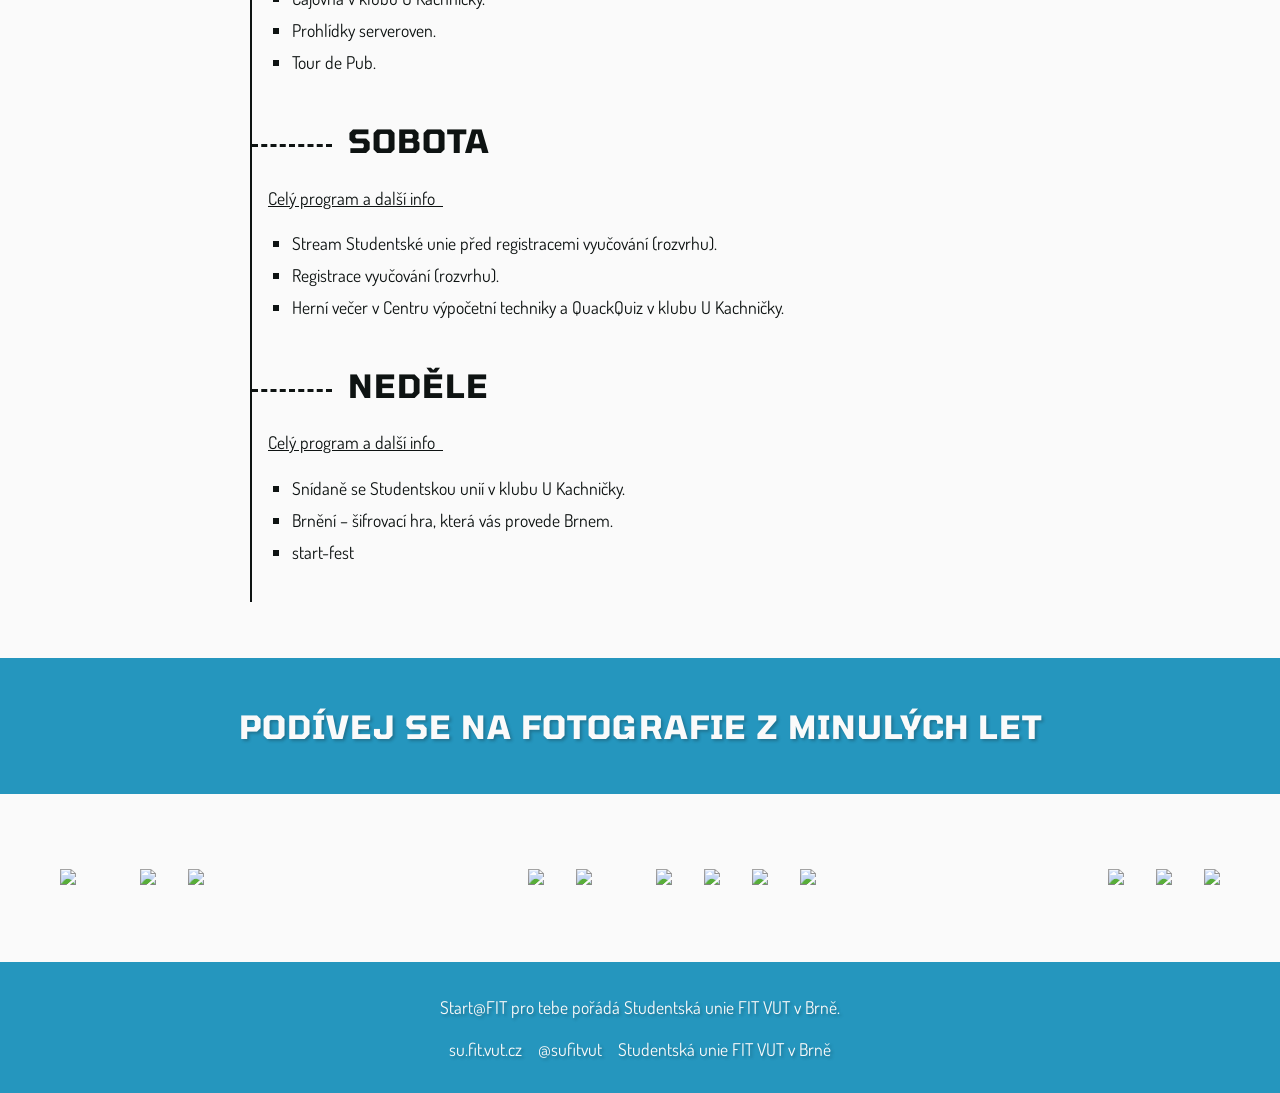
==== commit 08c5a81e: "index: Fix typo" ====
--- a/index.html
+++ b/index.html
@@ -148,7 +148,7 @@
         <div class="inner">
           <ul>
             <li>
-              Dozvíš se jak funguje studium na naší fakultě, co jsou to kredity
+              Dozvíš se, jak funguje studium na naší fakultě, co jsou to kredity
               a kreditové stropy, jak si sestavit rozvrh a&nbsp;zaregistrovat
               předměty... a&nbsp;jak se z toho všeho nezbláznit.
             </li>
--- a/styles/style.css
+++ b/styles/style.css
@@ -278,7 +278,7 @@
 header {
   padding: 7.5rem 0;
   background-color: rgba(14, 19, 18, 0.25);
-  background-image: url("../img/background.jpg");
+  background-image: url("../img/background.jpg?v=2025");
   background-size: cover;
   background-position: center;
   background-blend-mode: overlay;
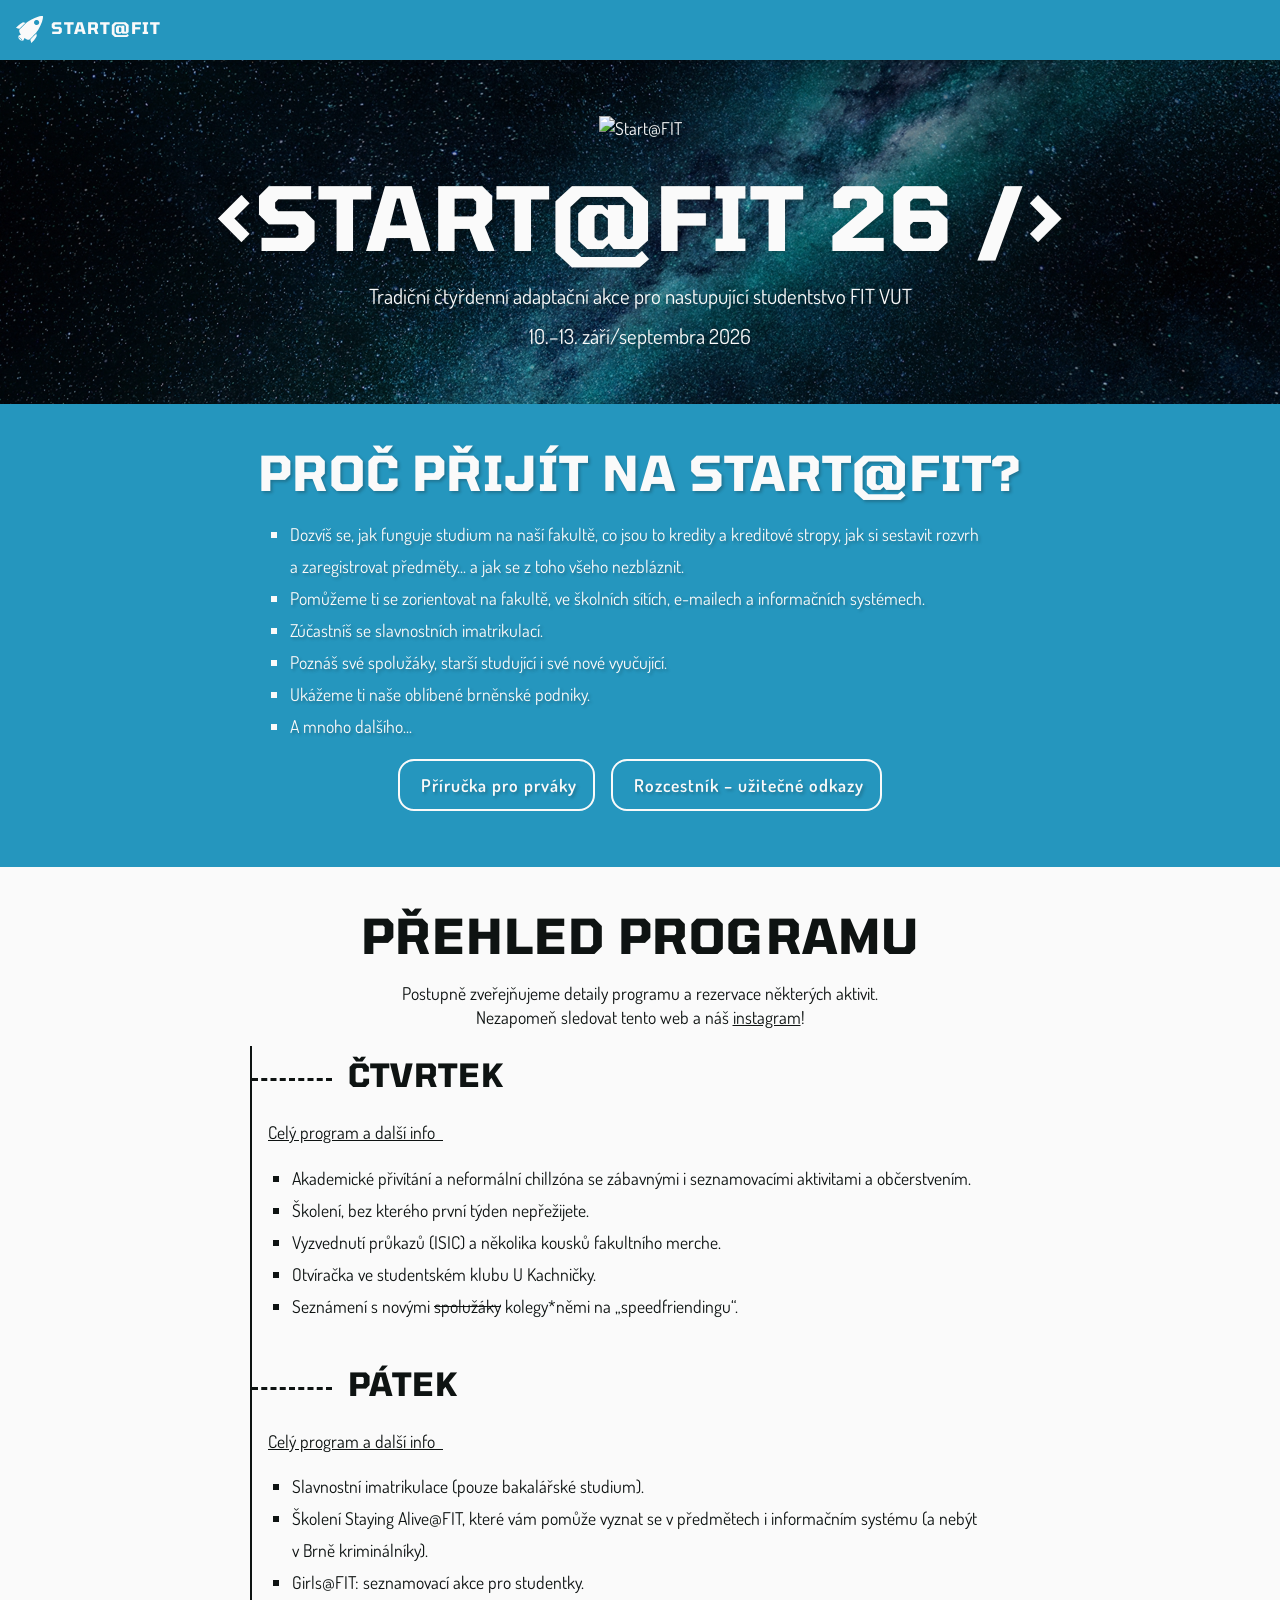
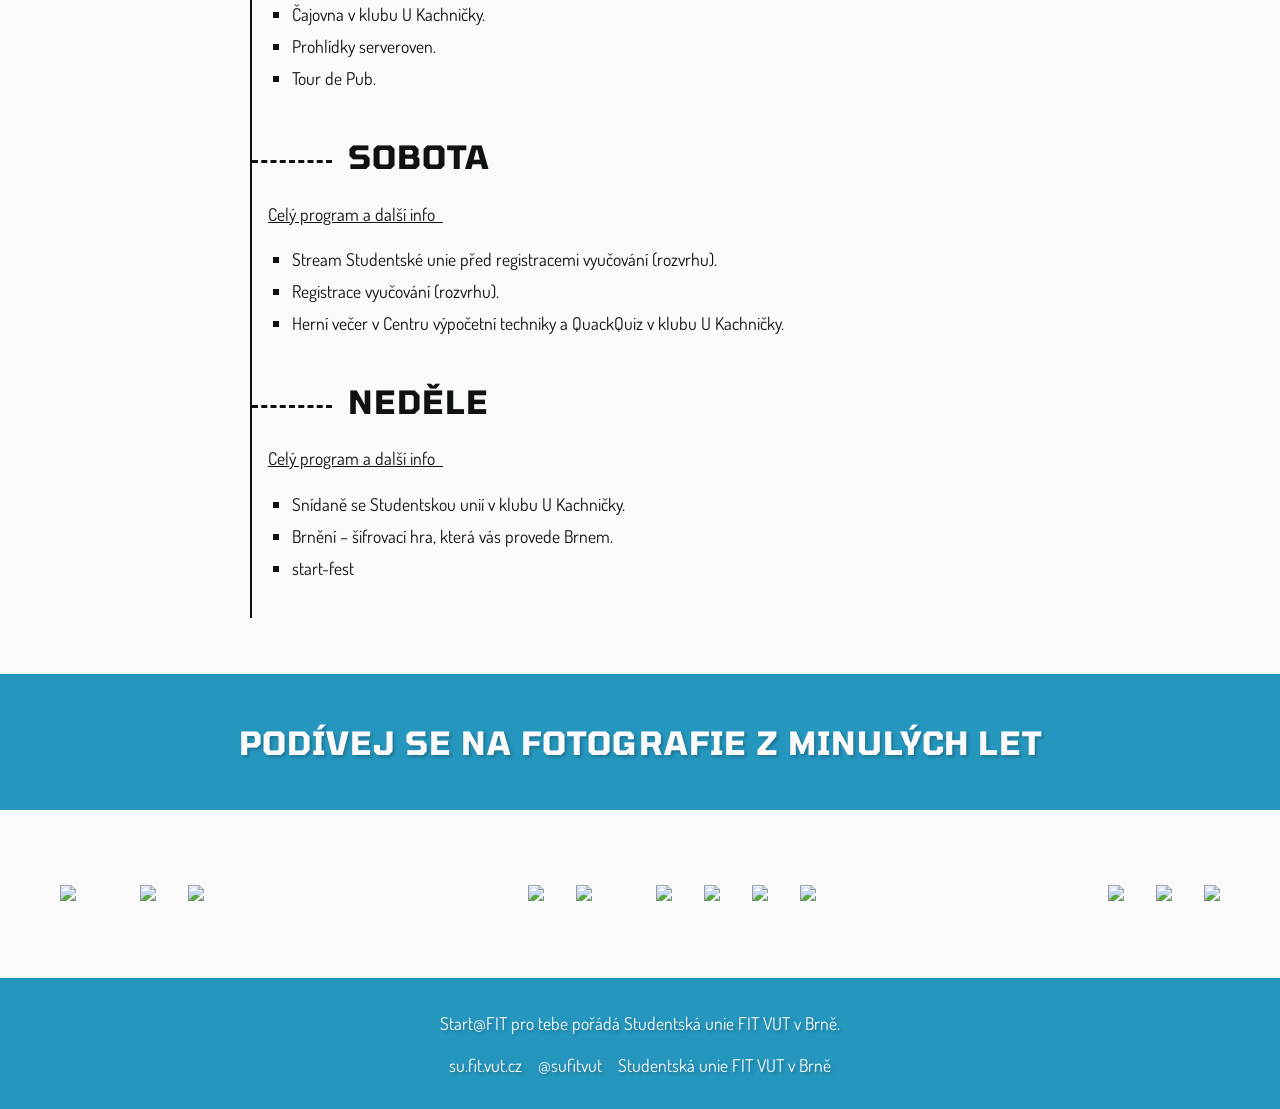
==== commit b25aed23: "index: Update tagline spacing" ====
--- a/index.html
+++ b/index.html
@@ -134,11 +134,11 @@
         <img src="img/logo.png" alt="Start@FIT" />
       </div>
       <h1 class="centering">&lt;Start@FIT 26&nbsp;/&gt;</h1>
-      <p class="centering tagline">
+      <div class="centering tagline">
         Tradiční čtyřdenní adaptační akce pro nastupující studentstvo FIT VUT
-        <br />
-        10.–13. září/septembra 2026
-      </p>
+        <div class="skip"></div>
+        10.–13. září/septembra 2026 
+      </div>
     </header>
 
     <article>
--- a/styles/style.css
+++ b/styles/style.css
@@ -63,7 +63,6 @@
   font-weight: 600;
   letter-spacing: 1px;
   text-decoration: none;
-  transition: all ease-out 0.2s;
 }
 button:hover, button:active,
 .button:hover,
@@ -85,6 +84,10 @@
   border-bottom: none;
   border-right: none;
   border-top-right-radius: 0;
+  transition: all ease-out 0.2s;
+}
+button,
+.button {
   transition: all ease-out 0.2s;
 }
 
@@ -233,7 +236,6 @@
   text-transform: uppercase;
   font-weight: 600;
   font-size: 1.5rem;
-  animation: slideMenu 0.5s ease-in-out;
 }
 #menu hr {
   width: 40%;
@@ -251,6 +253,9 @@
 }
 #menu a:hover {
   opacity: 0.85;
+}
+#menu {
+  animation: slideMenu 0.5s ease-in-out;
 }
 #menu .small {
   font-family: "Dosis", sans-serif;
@@ -290,6 +295,9 @@
   margin-top: 2.5rem;
   padding: 0 0.5rem;
 }
+header .tagline .skip {
+  margin-top: 1rem;
+}
 header .logo {
   margin-bottom: 4rem;
 }
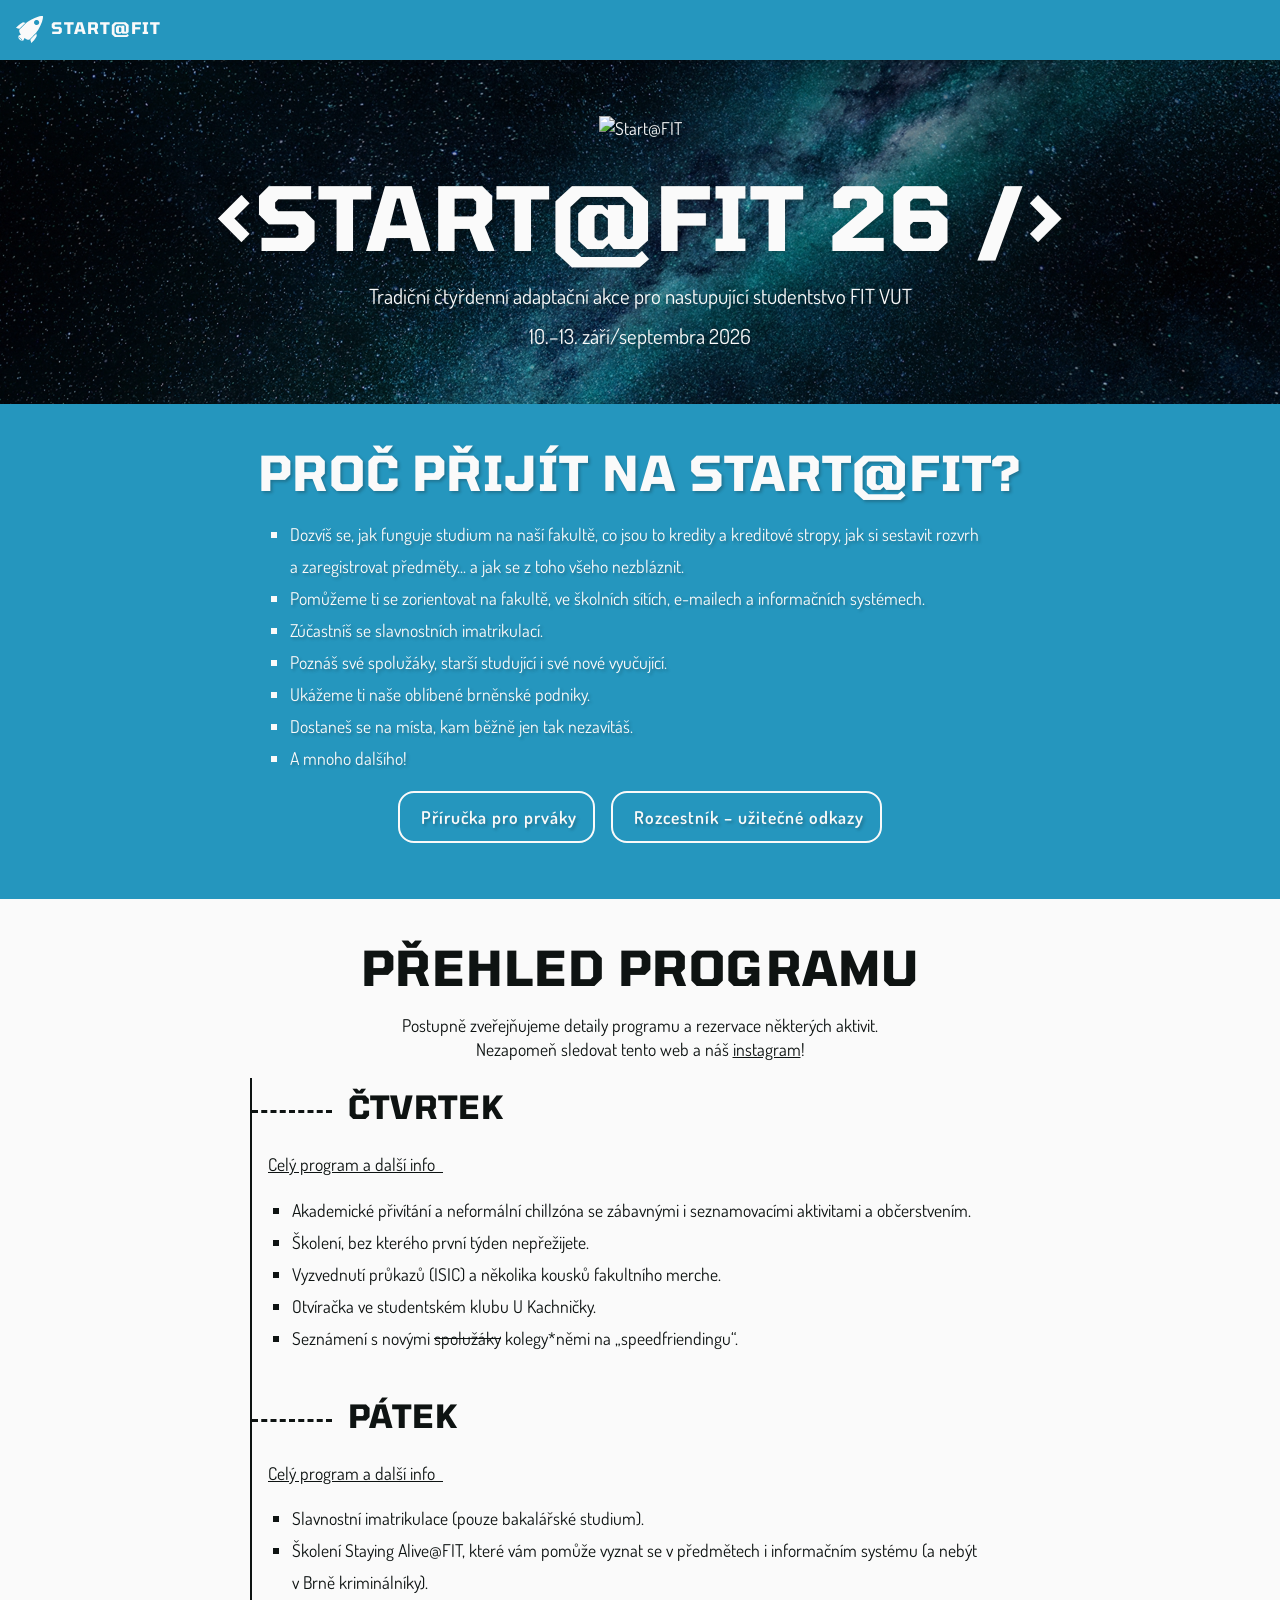
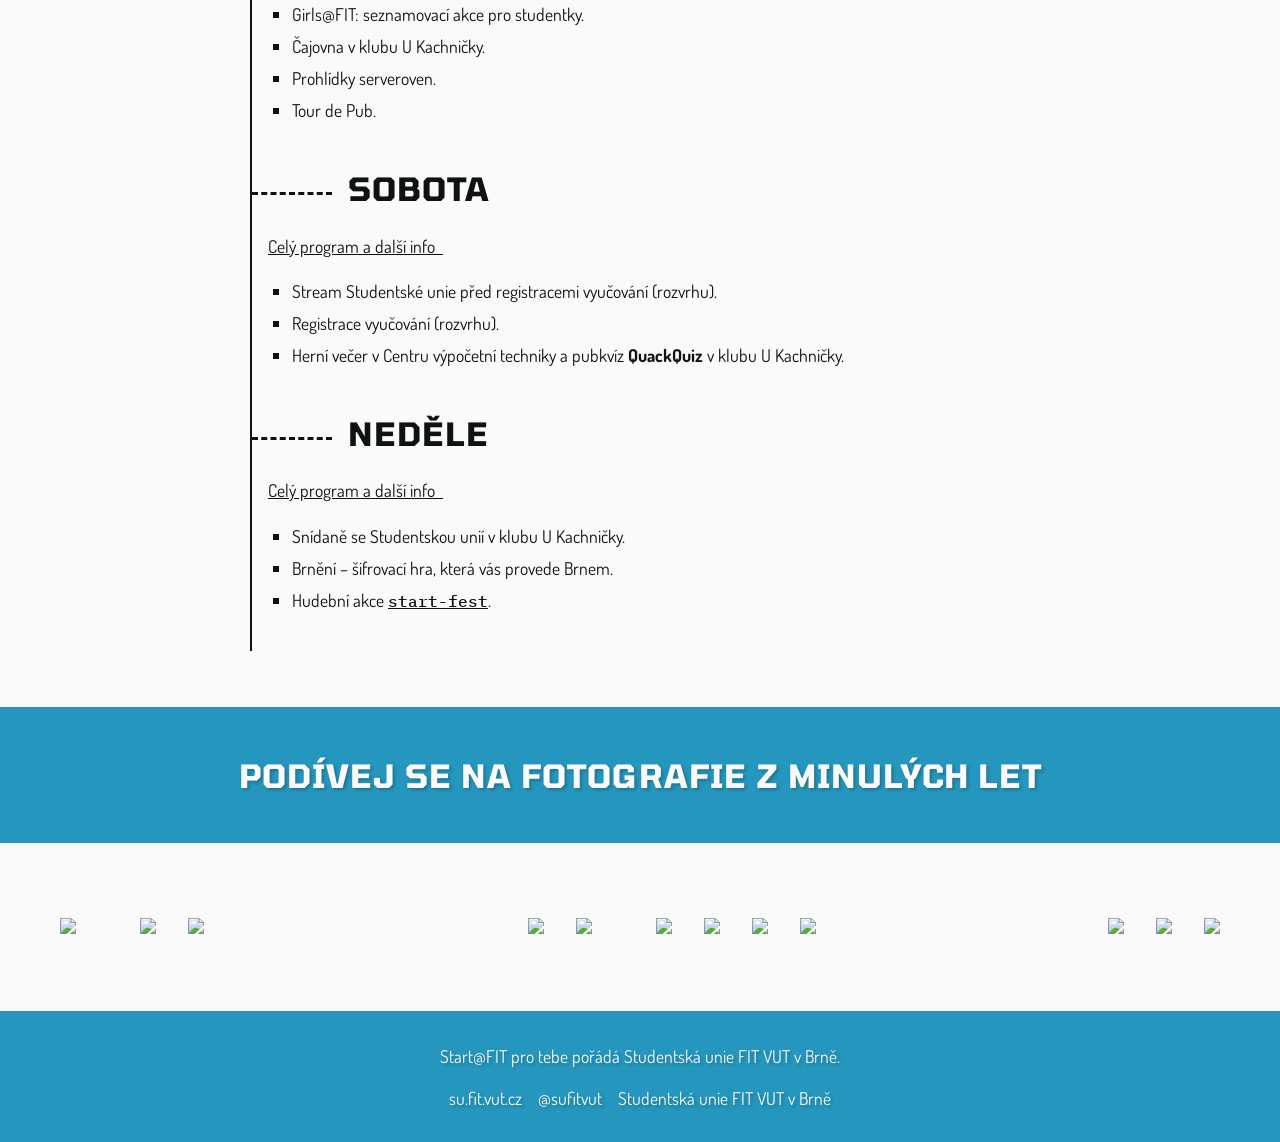
==== commit 23cb3033: "index: Update text" ====
--- a/index.html
+++ b/index.html
@@ -161,7 +161,8 @@
               Poznáš své spolužáky, starší studující i&nbsp;své nové vyučující.
             </li>
             <li>Ukážeme ti naše oblíbené brněnské podniky.</li>
-            <li>A mnoho dalšího...</li>
+            <li>Dostaneš se na místa, kam běžně jen tak nezavítáš.</li>
+            <li>A mnoho dalšího!</li>
           </ul>
         </div>
 
@@ -254,7 +255,7 @@
                 Registrace vyučování (rozvrhu).
               </li>
               <li>
-                Herní večer v&nbsp;Centru výpočetní techniky a&nbsp;QuackQuiz v&nbsp;klubu U&nbsp;Kachničky.
+                Herní večer v&nbsp;Centru výpočetní techniky a&nbsp;pubkvíz <b>QuackQuiz</b> v&nbsp;klubu U&nbsp;Kachničky.
               </li>
             </ul>
           </div>
@@ -269,7 +270,7 @@
             <ul>
               <li>Snídaně se Studentskou unií v&nbsp;klubu U&nbsp;Kachničky.</li>
               <li>Brnění – šifrovací hra, která vás provede Brnem.</li>
-              <li>start-fest</li>
+              <li>Hudební akce <a href="/start-fest" class="start-fest-title">start-fest</a>.</li>
             </ul>
           </div>
         </div>
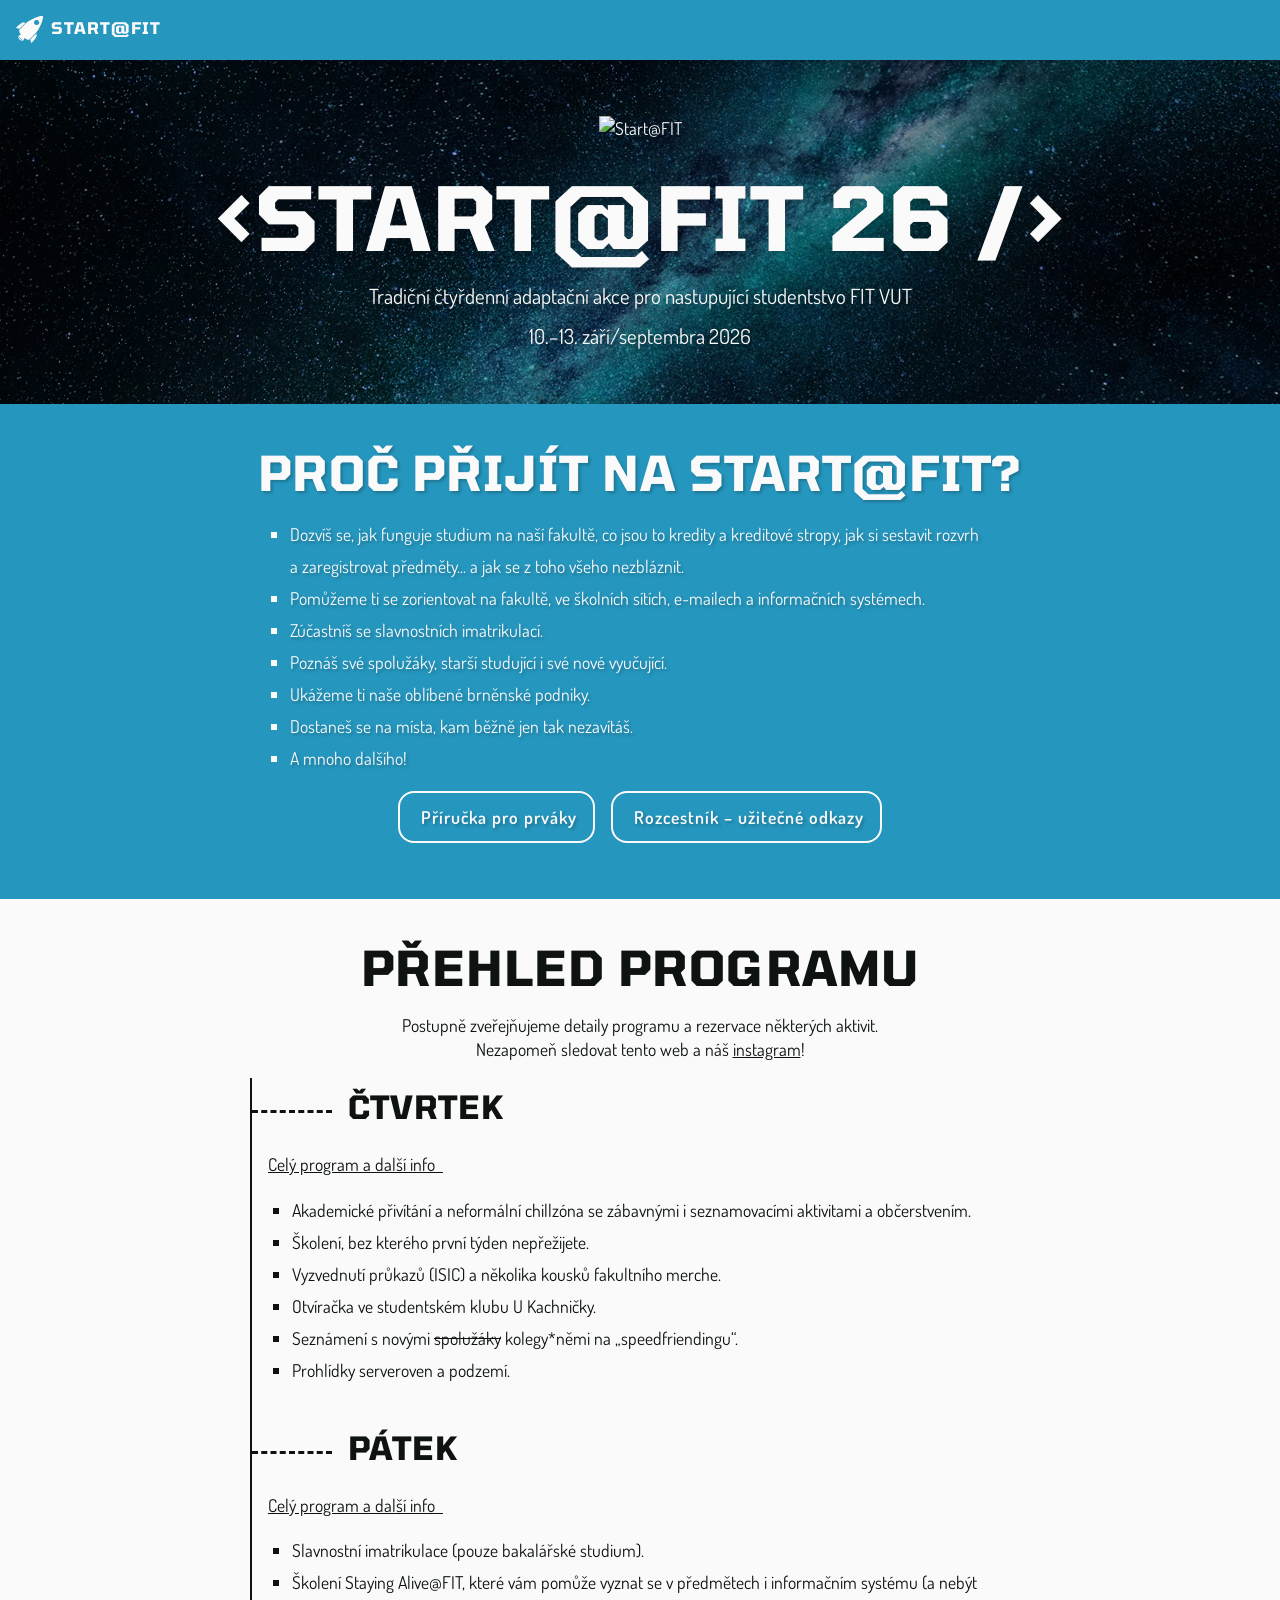
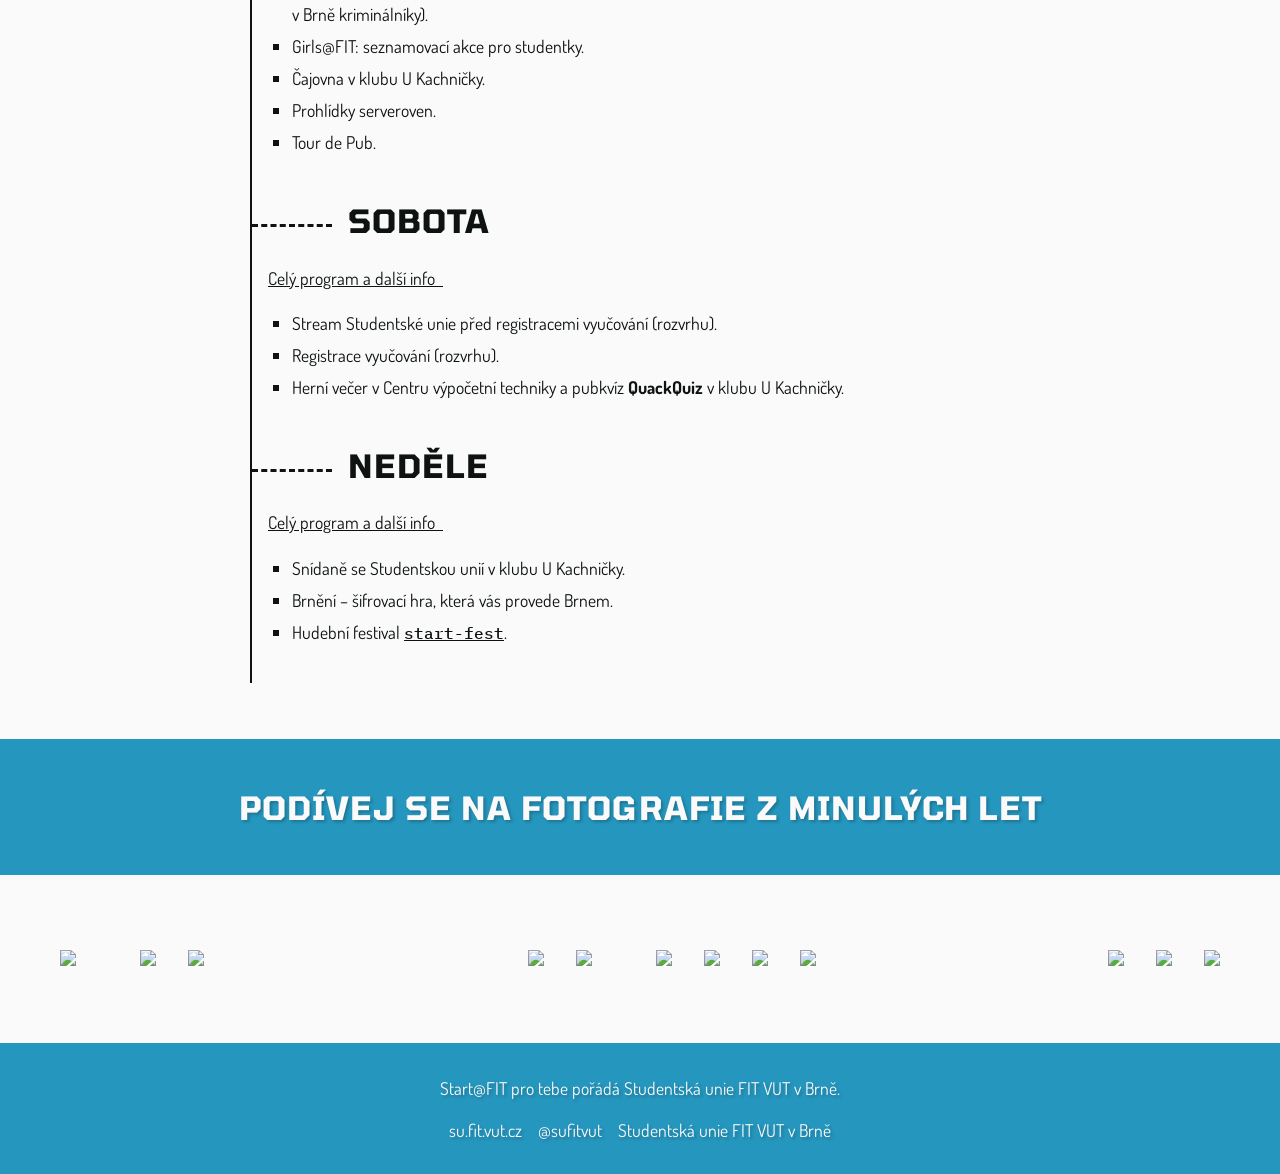
==== commit e30b9892: "Content tweaks" ====
--- a/index.html
+++ b/index.html
@@ -116,15 +116,7 @@
           <hr />
           <a href="https://prirucka.vut.cz/category/fit"><li>Příručka pro prváky</li></a>
           <a href="https://su.fit.vut.cz/rozcestnik"><li>Rozcestník pro prváky</li></a>
-        </ul>
-      </div>
-    </div>
-
-    <div id="menu" class="hidden top-margin">
-      <div class="menu-content">
-        <ul class="centering plain">
-          <a href="https://prirucka.vut.cz/category/fit"><li>Příručka pro prváky</li></a>
-          <a href="https://su.fit.vut.cz/rozcestnik"><li>Rozcestník pro prváky</li></a>
+          <a href="feedback"><li>Feedback ke Startu</li></a>
         </ul>
       </div>
     </div>
@@ -208,6 +200,9 @@
               <li>
                 Seznámení s&nbsp;novými <span style="text-decoration: line-through;">spolužáky</span> kolegy*němi na „speedfriendingu“.
               </li>
+              <li>
+                Prohlídky serveroven a&nbsp;podzemí.
+              </li>
             </ul>
           </div>
 
@@ -270,7 +265,7 @@
             <ul>
               <li>Snídaně se Studentskou unií v&nbsp;klubu U&nbsp;Kachničky.</li>
               <li>Brnění – šifrovací hra, která vás provede Brnem.</li>
-              <li>Hudební akce <a href="/start-fest" class="start-fest-title">start-fest</a>.</li>
+              <li>Hudební festival <a href="/start-fest" class="start-fest-title">start-fest</a>.</li>
             </ul>
           </div>
         </div>
